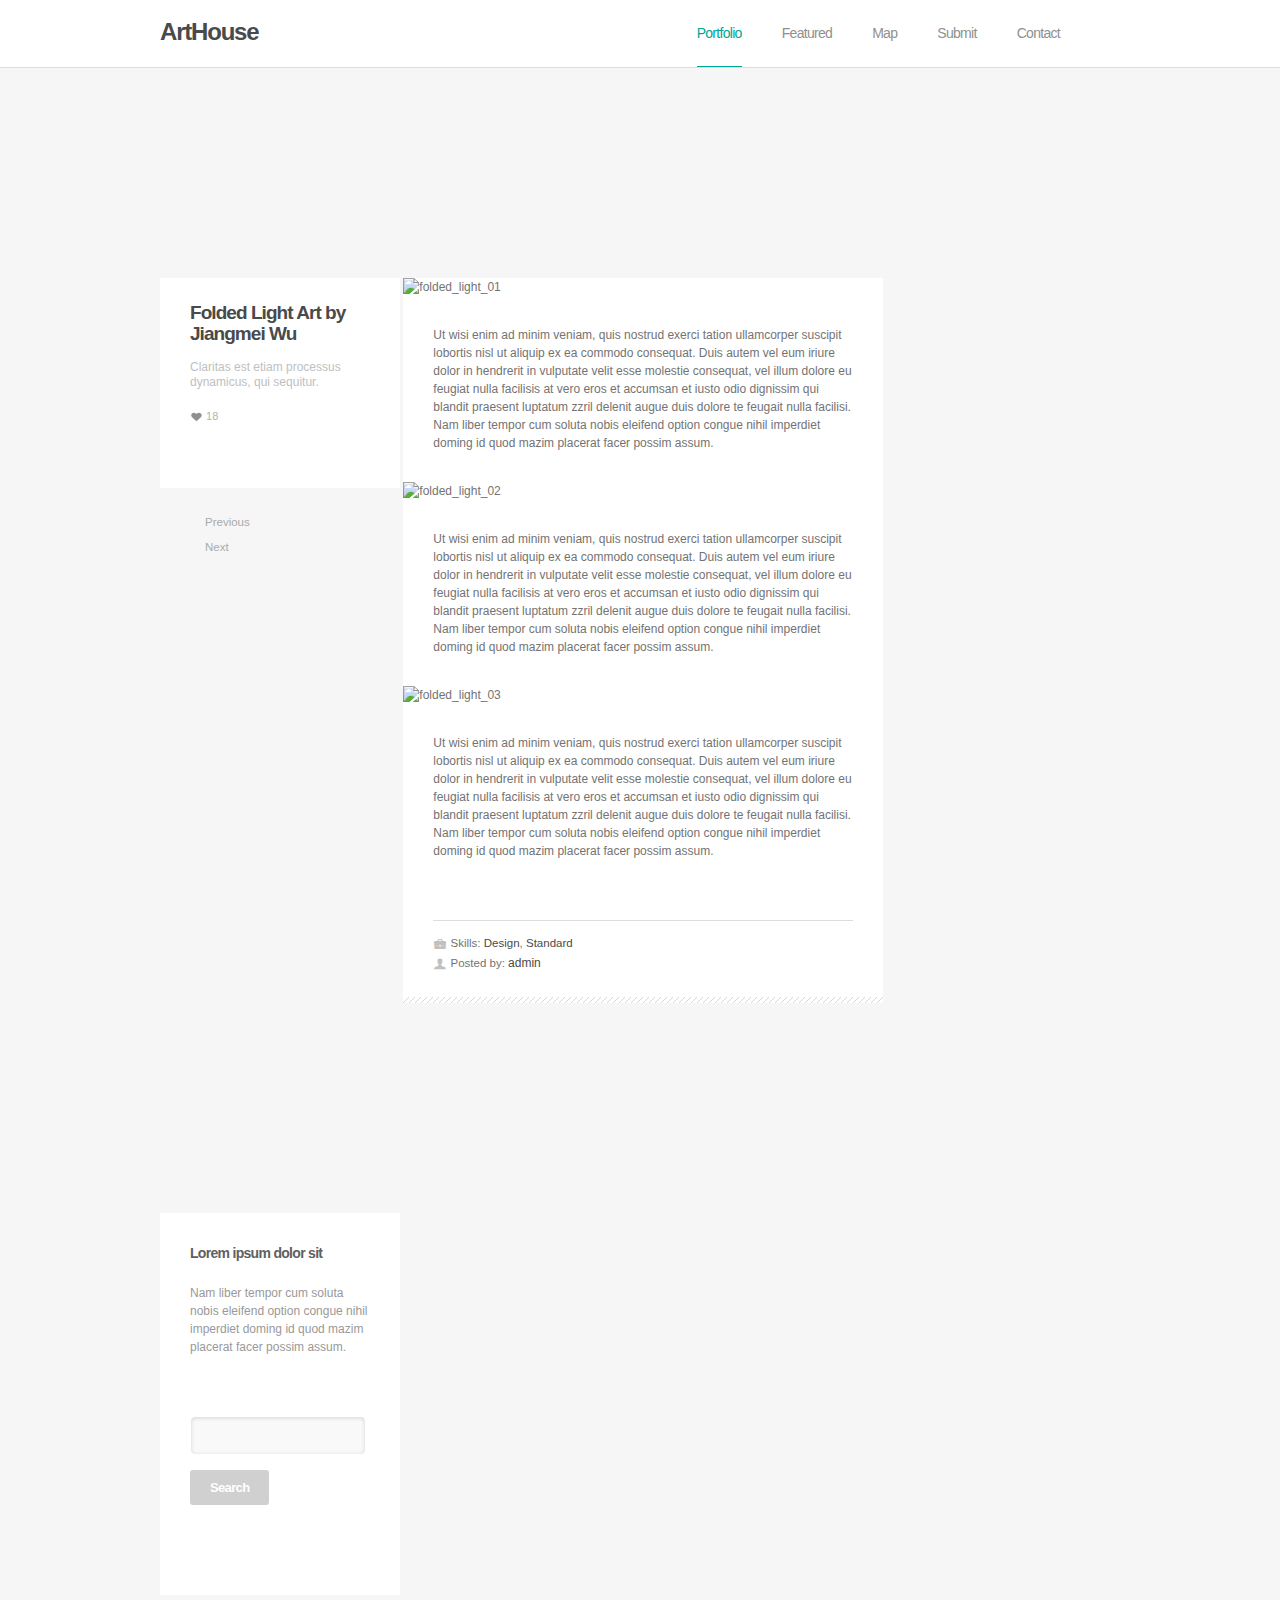
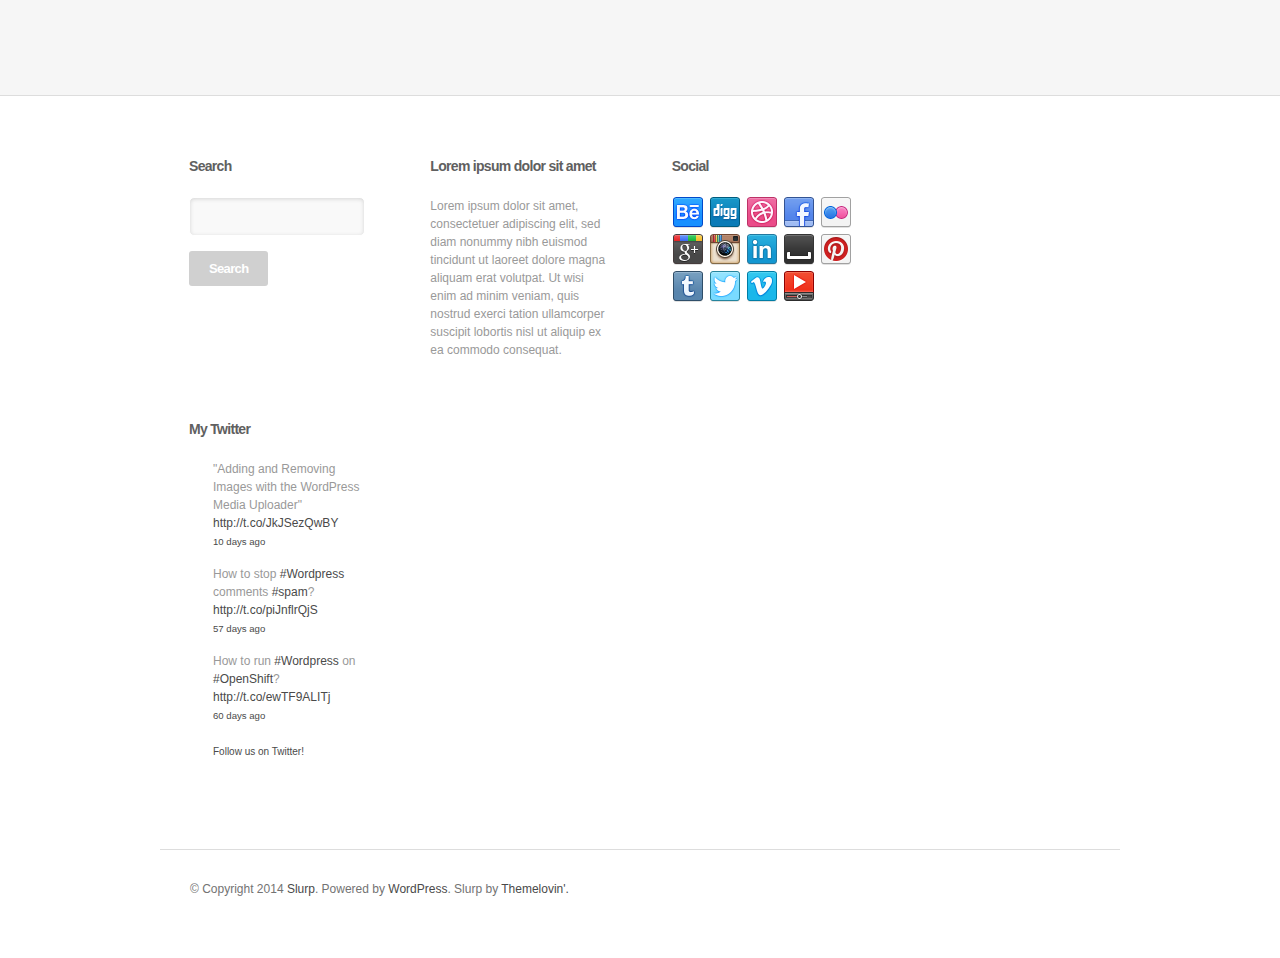
==== benard.html @ da5f7f1a "Initial commit" ====
<!DOCTYPE html><html class=" js backgroundsize borderradius boxshadow textshadow opacity cssanimations csstransitions csstransforms no-csstransforms3d" lang="en-US"><head>
<meta http-equiv="content-type" content="text/html; charset=UTF-8">
<!--[if ie]><meta http-equiv="X-UA-Compatible" content="IE=edge,chrome=1"><![endif]-->
<meta charset="UTF-8">
<meta name="description" content="">
<meta name="keywords" content="">
<meta name="viewport" content="width=device-width, initial-scale=1.0, maximum-scale=1.0, user-scalable=no">
<title>Arthouse | Laurence Vallieres</title>
<link rel="stylesheet" id="thmlv-dribbble-css" href="stylesheets/thmlv-dribbbler.css" type="text/css" media="all">
<link rel="stylesheet" id="default-css" href="stylesheets/style.css" type="text/css" media="all">
<link rel="stylesheet" id="totop-css" href="stylesheets/totop.css" type="text/css" media="all">
<link rel="stylesheet" id="responsive-css" href="stylesheets/responsive.css" type="text/css" media="all">
<link rel="stylesheet" id="isotope-css" href="stylesheets/isotope.css" type="text/css" media="all">
<link rel="stylesheet" id="flexslider-css" href="stylesheets/flexslider.css" type="text/css" media="all">
<script type="text/javascript" src="javascripts/jquery_007.js"></script>
<script type="text/javascript" src="javascripts/jquery_002.js"></script>
<script type="text/javascript" src="javascripts/modernizr.js"></script>
<script type="text/javascript" src="javascripts/comment-reply.js"></script>
<link rel="stylesheet" href="stylesheets/glg-custom-styles.css"
type="text/css" media="screen"><link rel="stylesheet" href="stylesheets/light.css" type="text/css" media="screen"></head>
<body class="single single-portfolio postid-107 single-format-gallery">
<header id="main-header">
  <div id="header-inner">
    <a href="index.html" title="ArtHouse" id="logo-link">ArtHouse</a>
    <div id="menu-icon">Menu</div>
    <nav class="main-menu">
      <ul id="menu-main-menu" class="primary-menu sf-js-enabled">
        <li id="menu-item-338" class=
        "menu-item menu-item-type-post_type menu-item-object-page current-menu-item page_item page-item-17 current_page_item menu-item-338">
        <a href="http://demo.themelovin.com/slurp/">Portfolio</a></li>
        <li id="menu-item-345" class=
        "menu-item menu-item-type-post_type menu-item-object-page menu-item-345">
        <a href="http://demo.themelovin.com/slurp/blog/">Featured</a></li>
        <li id="menu-item-337" class=
        "menu-item menu-item-type-post_type menu-item-object-page menu-item-337">
        <a href=
          "http://demo.themelovin.com/slurp/alternative-blog/">Map</a></li>
        <li id="menu-item-330" class=
        "menu-item menu-item-type-custom menu-item-object-custom menu-item-330">
        </li>
        <li id="menu-item-342" class=
        "menu-item menu-item-type-post_type menu-item-object-page menu-item-342">
        <a href=
          "http://demo.themelovin.com/slurp/typography/">Submit</a></li>
        <li id="menu-item-341" class=
        "menu-item menu-item-type-post_type menu-item-object-page menu-item-341">
        <a href=
          "http://demo.themelovin.com/slurp/shortcodes/">Contact</a></li>
      </ul>
    </nav>
    <div class="clear"></div>
  </div>
</header>
<div id="main">
  <article>
    <header>
      <div id="inner">
        <h1>Folded Light Art by Jiangmei Wu</h1>
        <p>Claritas est etiam processus dynamicus, qui sequitur.</p>
        <a href="#" class="love-it" data-post-id="103"><span class=
            "pictogram">♥</span></a> <span class=
          "love-it-counter">18</span></div>
      <ul id="navigation">
        <li><a href=
          "http://demo.themelovin.com/slurp/portfolios/katon-redgen-mathieson-identity/"
          title="" rel="prev">Previous</a></li>
        <li><a href=
          "http://demo.themelovin.com/slurp/portfolios/ovale-cutlery-collection-by-ronan-erwan-bouroullec/"
          title="" rel="next">Next</a></li>
      </ul>
    </header>
    <div id="content">
      <figure><img src=
        "Slurp%20%7C%20Just%20another%20WordPress%20site%20%C2%BB%20Folded%20Light%20Art%20by%20Jiangmei%20Wu_files/folded_light_01.jpg"
        alt="folded_light_01" class=
        "alignnone size-full wp-image-104"></figure>
      <p>Ut wisi enim ad minim veniam, quis nostrud exerci tation
      ullamcorper suscipit lobortis nisl ut aliquip ex ea commodo
      consequat. Duis autem vel eum iriure dolor in hendrerit in
      vulputate velit esse molestie consequat, vel illum dolore eu
      feugiat nulla facilisis at vero eros et accumsan et iusto odio
      dignissim qui blandit praesent luptatum zzril delenit augue duis
      dolore te feugait nulla facilisi. Nam liber tempor cum soluta nobis
      eleifend option congue nihil imperdiet doming id quod mazim
      placerat facer possim assum.</p>
      <figure><img src=
        "Slurp%20%7C%20Just%20another%20WordPress%20site%20%C2%BB%20Folded%20Light%20Art%20by%20Jiangmei%20Wu_files/folded_light_02.jpg"
        alt="folded_light_02" class=
        "alignnone size-full wp-image-105"></figure>
      <p>Ut wisi enim ad minim veniam, quis nostrud exerci tation
      ullamcorper suscipit lobortis nisl ut aliquip ex ea commodo
      consequat. Duis autem vel eum iriure dolor in hendrerit in
      vulputate velit esse molestie consequat, vel illum dolore eu
      feugiat nulla facilisis at vero eros et accumsan et iusto odio
      dignissim qui blandit praesent luptatum zzril delenit augue duis
      dolore te feugait nulla facilisi. Nam liber tempor cum soluta nobis
      eleifend option congue nihil imperdiet doming id quod mazim
      placerat facer possim assum.</p>
      <figure><img src=
        "Slurp%20%7C%20Just%20another%20WordPress%20site%20%C2%BB%20Folded%20Light%20Art%20by%20Jiangmei%20Wu_files/folded_light_03.jpg"
        alt="folded_light_03" class=
        "alignnone size-full wp-image-106"></figure>
      <p>Ut wisi enim ad minim veniam, quis nostrud exerci tation
      ullamcorper suscipit lobortis nisl ut aliquip ex ea commodo
      consequat. Duis autem vel eum iriure dolor in hendrerit in
      vulputate velit esse molestie consequat, vel illum dolore eu
      feugiat nulla facilisis at vero eros et accumsan et iusto odio
      dignissim qui blandit praesent luptatum zzril delenit augue duis
      dolore te feugait nulla facilisi. Nam liber tempor cum soluta nobis
      eleifend option congue nihil imperdiet doming id quod mazim
      placerat facer possim assum.</p>
      <footer class="entry-meta">
        <ul class="entry-meta">
          <li><span class="pictogram">💼</span> Skills: <a href=
            "http://demo.themelovin.com/slurp/skill/design/" title="Design"
            rel="tag">Design</a>, <a href=
            "http://demo.themelovin.com/slurp/skill/standard/" title="Standard"
            rel="tag">Standard</a></li>
          <li><span class="pictogram">👤</span> Posted by: <span class=
            "author vcard"><a class="url fn n" href=
              "http://demo.themelovin.com/slurp/author/admin/" title=
              "View all posts by admin" rel="author">admin</a></span></li>
        </ul>
      </footer>
    </div>
  </article>
  <aside>
    <section id="text-4" class="widget widget_text">
      <h4>Lorem ipsum dolor sit</h4>
      <div class="textwidget">Nam liber tempor cum soluta nobis eleifend
        option congue nihil imperdiet doming id quod mazim placerat facer
        possim assum.</div>
    </section>
    <section id="search-2" class="widget widget_search">
      <form role="search" method="get" id="searchform" action=
        "http://demo.themelovin.com/slurp/" name="searchform">
        <div><label class="screen-reader-text" for="s">Search for:</label>
          <input name="s" id="s" type="text"> <input id="searchsubmit" value=
          "Search" type="submit"></div>
      </form>
    </section>
  </aside>
</div>
<footer>
  <div id="footer-inner">
    <section id="search-3" class="widget widget_search">
      <h4>Search</h4>
      <form role="search" method="get" id="searchform" action=
        "http://demo.themelovin.com/slurp/" name="searchform">
        <div><label class="screen-reader-text" for="s">Search for:</label>
          <input name="s" id="s" type="text"> <input id="searchsubmit" value=
          "Search" type="submit"></div>
      </form>
    </section>
    <section id="text-2" class="widget widget_text">
      <h4>Lorem ipsum dolor sit amet</h4>
      <div class="textwidget">Lorem ipsum dolor sit amet, consectetuer
        adipiscing elit, sed diam nonummy nibh euismod tincidunt ut laoreet
        dolore magna aliquam erat volutpat. Ut wisi enim ad minim veniam,
        quis nostrud exerci tation ullamcorper suscipit lobortis nisl ut
        aliquip ex ea commodo consequat.</div>
    </section>
    <section id="social_widget-2" class="widget widget_social_widget">
      <h4>Social</h4>
      <ul>
        <li><a href="http:///#" title="Join us on behance" target="_blank"
          class="behance-link">link</a></li>
        <li><a href="http:///#" title="Join us on digg" target="_blank"
          class="digg-link">link</a></li>
        <li><a href="http:///#" title="Join us on dribbble" target="_blank"
          class="dribbble-link">link</a></li>
        <li><a href=
          "https://www.facebook.com/pages/themelovin/475910395795762" title=
          "Join us on facebook" target="_blank" class=
          "facebook-link">link</a></li>
        <li><a href="http:///#" title="Join us on flickr" target="_blank"
          class="flickr-link">link</a></li>
        <li><a href="http:///#" title="Join us on google" target="_blank"
          class="google-link">link</a></li>
        <li><a href="http:///#" title="Join us on instagram" target=
          "_blank" class="instagram-link">link</a></li>
        <li><a href="http:///#" title="Join us on linkedin" target="_blank"
          class="linkedin-link">link</a></li>
        <li><a href="http:///#" title="Join us on myspace" target="_blank"
          class="myspace-link">link</a></li>
        <li><a href="http:///#" title="Join us on pinterest" target=
          "_blank" class="pinterest-link">link</a></li>
        <li><a href="http:///#" title="Join us on tumblr" target="_blank"
          class="tumblr-link">link</a></li>
        <li><a href="http://www.twitter.com/themelovin" title=
          "Join us on twitter" target="_blank" class=
          "twitter-link">link</a></li>
        <li><a href="http:///#" title="Join us on vimeo" target="_blank"
          class="vimeo-link">link</a></li>
        <li><a href="http:///#" title="Join us on youtube" target="_blank"
          class="youtube-link">link</a></li>
      </ul>
      <div class="clear"></div>
    </section>
    <section id="thmlv_tweets-2" class="widget widget_thmlv_tweets">
      <h4>My Twitter</h4>
      <div id="twitter_div">
        <ul id="twitter_update_list_946">
          <li><span>"Adding and Removing Images with the WordPress Media
            Uploader" <a href="http://t.co/JkJSezQwBY" title=
              "http://t.co/JkJSezQwBY" target=
              "_blank">http://t.co/JkJSezQwBY</a></span><br>
          <a class="twitter_time" target="_blank" href=
            "http://twitter.com/Themelovin/statuses/507684859100536833">10 days
            ago</a></li>
          <li><span>How to stop <a href=
              "https://twitter.com/search?q=Wordpress" title="Search #Wordpress"
              target="_blank">#Wordpress</a> comments <a href=
              "https://twitter.com/search?q=spam" title="Search #spam" target=
              "_blank">#spam</a>? <a href="http://t.co/piJnflrQjS" title=
              "http://t.co/piJnflrQjS" target=
              "_blank">http://t.co/piJnflrQjS</a></span><br>
          <a class="twitter_time" target="_blank" href=
            "http://twitter.com/Themelovin/statuses/490398211899940864">57 days
            ago</a></li>
          <li><span>How to run <a href=
              "https://twitter.com/search?q=Wordpress" title="Search #Wordpress"
              target="_blank">#Wordpress</a> on <a href=
              "https://twitter.com/search?q=OpenShift" title="Search #OpenShift"
              target="_blank">#OpenShift</a>? <a href="http://t.co/ewTF9ALITj"
              title="http://t.co/ewTF9ALITj" target=
              "_blank">http://t.co/ewTF9ALITj</a></span><br>
          <a class="twitter_time" target="_blank" href=
            "http://twitter.com/Themelovin/statuses/489343767301066752">60 days
            ago</a></li>
        </ul>
        <a href="http://twitter.com/Themelovin" class="button" target=
          "blank">Follow us on Twitter!</a></div>
    </section>
    <div class="clear"></div>
    <p id="copyright">© Copyright 2014 <a href=
      "http://demo.themelovin.com/slurp">Slurp</a>. Powered by <a href=
      "http://wordpress.org/">WordPress</a>. Slurp by <a href=
      "http://themelovin.com/">Themelovin'.</a></p>
  </div>
</footer>
<link rel="stylesheet" id="thmlv-tweets-css" href="stylesheets/thmlv-tweets.css" type="text/css" media="all">
<script type="text/javascript" src="javascripts/thmlv.js"></script>
<script type="text/javascript" src="javascripts/jquery_004.js"></script>
<script type="text/javascript" src="javascripts/jquery_003.js"></script>
<script type="text/javascript" src="javascripts/jquery_006.js"></script>
<script type="text/javascript" src="javascripts/jquery_009.js"></script>
<script type="text/javascript" src="javascripts/jquery_010.js"></script>
<script type="text/javascript" src="javascripts/jquery_005.js"></script>
<script type="text/javascript" src="javascripts/jquery_012.js"></script>
<script type="text/javascript" src="javascripts/jquery.js"></script>
<script type="text/javascript" src="javascripts/jquery_011.js"></script>
<script type="text/javascript">
/* <![CDATA[ */
var glg_script_vars = {"wpDir":"http:\/\/demo.themelovin.com\/slurp","tmplDir":"http:\/\/demo.themelovin.com\/slurp\/wp-content\/themes\/slurp","loveNonce":"4f8876694f"};
/* ]]> */
</script>
<script type="text/javascript" src="javascripts/jquery_008.js"></script>


<a style="display: none;" href="#" id="toTop"><span id="toTopHover"></span>To Top</a>
</body>
</html>
---- stylesheets/thmlv-dribbbler.css ----
.thmlv-dribbble-shots {
	margin: 0;
	padding: 0;
}

.thmlv-dribbble-shots li {
	list-style-type: none;
	margin: 0 0 20px;
	position: relative;
}

.thmlv-dribbble-shots a {
	max-width: 400px;
}

.thmlv-dribbble-shots img {
	height: auto;
	max-width: 100%;
	width: auto;
	display: block;
}

.thmlv-dribbble-shots .thmlv-dribbble-hover {
	background: #ea4c89 url('../images/dribbble-icon.png') no-repeat center center;
	width: 100%;
	height: 100%;
	position: absolute;
	top: 0px;
	display: none;
}
---- stylesheets/style.css ----
/*-----------------------------------------------------------------------------------
	
	Theme Name: Slurp
	Theme URI: http://www.themelovin.com
	Description: Minimalistic and creative grid portfolio.
	Author: Themelovin
	Author URI: http://www.themelovin.com
	Tags: two-columns, three-columns, threaded-comments, theme-options, right-sidebar
	License: GNU General Public License version 3.0
	License URI: http://www.gnu.org/licenses/gpl-3.0.html
	Version: 1.6.7
	
	Designed & Handcrafted by Nicola Pagani and Emanuele Zenoni for themelovin.com
	All files, unless otherwise stated, are released under the GNU General Public License
	
	version 3.0 (http://www.gnu.org/licenses/gpl-3.0.html)

-----------------------------------------------------------------------------------*/

@import url("styles/shortcodes.css");

@font-face {
    font-family: 'EntypoRegular';
    src: url('../font/entypo.eot');
    src: url('../font/entypo.eot?#iefix') format('embedded-opentype'),
         url('../font/entypo.woff') format('woff'),
         url('../font/entypo.ttf') format('truetype'),
         url('../font/entypo.svg#EntypoRegular') format('svg');
    font-weight: normal;
    font-style: normal;
}

* {
	margin: 0px;
	padding: 0px;
	border: 0px;
}

body {
	font-size: 12px;
	line-height: 1.5;
}

header#main-header {
	height: auto !important;
	height: 66px;
	min-height: 66px;
	position: relative;
	z-index: 10;
}

header #header-inner {
	width: 960px;
	margin: 0px auto;
}

#menu-icon {
	display: none;
}

nav.main-menu {
	width: auto;
	line-height: 66px;
	position: relative;
	float: right;
}

div#menu-icon-filter {
	cursor: pointer;
}

nav#filters-menu {
	width: 960px;
	margin: 0px auto;
	padding: 8px 0;
	position: relative;
}

div#slider {
	width: 100%;
	height: 600px;
    overflow: hidden; 
}

div#slider .feature {
	min-width: 960px;
    height: 600px;
	overflow: hidden;
	display: none;
	position: relative;
}

div#slider .feature .feature-content {
	position: absolute;
	top: 50%;
	left: 50%;
	width: 940px;
	height: 250px;
	margin-left: -460px;
	margin-top: -200px;
	line-height: 44px;
}

div#main, footer #footer-inner {
	width: 960px;
}

.error404 div#main {
	margin: 100px auto 0;
	font-size: 22px;
	text-align: center;
	letter-spacing: -0.05em;
}

.single div#main, .page div#main, .archive div#main {
	margin: 210px auto 0;
}

.search-results #main, .search-no-results #main {
	width: 960px;
	margin: 0px auto;
}

.single div#main.header, .page div#main.header, .page-template-page-contact-big-php div#main {
	margin: -260px auto 260px;
	padding: 50px 0 0;
	position: relative;
}

.page-template-page-portfolio-php div#main, .blog div#main, .page.page-template-page-blog-php div#main, .archive div#main {
	width: 1060px;
	margin: -260px auto 260px;
	padding: 50px 0;
}

.archive div#main {
	margin: 0px auto;
}

.page article.type-portfolio, .archive article.type-portfolio, article.type-post {
	width: 720px;
	height: 210px;
	max-height: 210px;
}

.page.page-template-page-blog-php article.type-post, .archive article.type-post {
	height: auto !important;
    height: 210px;
    min-height: 210px;
    max-height: none;
}

.page article.type-portfolio figure, .archive article.type-portfolio figure, article.type-post figure {
	width: 480px;
	height: 210px;
	overflow: hidden;
}

.page-template-page-portfolio-php article.type-portfolio, .blog article.type-post, .page.page-template-page-blog-php article.type-post, .archive article.type-post {
	margin: 0 0 0 50px;
}

article.type-portfolio.box_right, article.type-post.box_right, .page.page-template-page-blog-php article.type-post.box_right {
	margin: 0 0 0 290px;
}

article.type-portfolio:hover, article.type-post:hover {
	z-index:10;
}

.search-results #main article.type-portfolio, .search-results #main article.type-post, .search-results #main article.type-page, .search-no-results #main article.post {
	width: 900px;
	height: auto !important;
    height: 160px;
    min-height: 160px;
	padding: 25px 30px 30px 30px;
	-webkit-box-shadow: none;
	-moz-box-shadow: none;
	box-shadow: none;
}

.search-results #main article.type-portfolio:hover, .search-results #main article.type-post:hover {
	-webkit-box-shadow: none;
	-moz-box-shadow: none;
	box-shadow: none;
}

article.type-portfolio header, article.type-post header, .search-results #main article.page header {
	width: 180px;
	padding: 25px 30px 0 30px;
	float: left;
	font-size: 11.5px;
}

article.type-portfolio.img_left header, article.type-post.img_left header {
	float: right;
}

.search-results #main article.type-portfolio header, .search-results #main article.type-post header, .search-results #main article.page header {
	width: 900px;
	margin: 0 0 10px;
	padding: 0px;
	float: none;
}

.single-portfolio article, .single-portfolio aside, .single-post article, .single-post aside, .page article, .page aside {
	display: inline-block;
	zoom:1;
	*display:inline;
	vertical-align: top;
}

.single-portfolio aside, .single-post aside, .page aside {
	width: 180px;
	padding: 30px;
	margin: 210px 0 0;
	background: #ffffff url('./images/sidebar-dx-bg.png') repeat-y;
	background-position: left top;
}

.single-portfolio aside section.widget, .single-post aside section.widget, .page aside section.widget {
	margin: 0 0 20px;
	padding: 0 0 40px;
	background: url('./images/widget-separator-sidebar.png') no-repeat center bottom;
}

.single-portfolio aside section.widget:last-child, .single-post aside section.widget:last-child, .page aside section.widget:last-child {
	background: none;
}

.single-portfolio article header, .single-post article header, .page article header {
	width: 240px;
	display: inline-block;
	zoom:1;
	*display:inline;
	vertical-align: top;
	font-size: 11px;
	line-height: 1.25;
}

.page article header, .blog article header {
	width: 180px;
	padding: 25px 30px 0 30px;
	height: 165px;
}

.page.page-template-page-blog-php article header, .archive article.type-post header {
	width: 660px;
	height: auto !important;
	height: 20px;
	min-height: 20px;
}

.page article header {
	height: auto !important;
	height: 180px;
	min-height: 180px;
	padding: 25px 30px 5px 30px;
}

.page-template-default article header, .page-template-page-full-width-php article header, .page-template-page-contact-small-php article header, .page-template-page-contact-big-php article header, .page-template-page-archives-php article header {
	background: #ffffff;
}

.single-portfolio article header #inner, .single-post article header #inner {
	width: 180px;
	height: auto !important;
	height: 180px;
	min-height: 180px;
	padding: 25px 30px 5px 30px;
}

.single-portfolio article #content, .single-post article #content, .page article #content {
	width: 480px;
	height: auto !important;
	height: 210px;
	min-height: 210px;
	display: inline-block;
	zoom:1;
	*display:inline;
	vertical-align: top;
}

.page.page-template-page-full-width-php article #content {
	width: 720px;
}

section.gmap {
	height: 600px;
}

.page-template-page-contact-small-php section.gmap {
	height: 210px;
}

#comments, #respond {
	width: 450px;
}

#comments {
	margin: 60px 0 0 240px;
}

#respond {
	margin: 60px 0 0 240px;
}

nav#paged, nav.comment-navigation {
	text-align: center;
	margin: 15px 0 0 0;
}

.archive #paged {
	margin: 178px 0 0;
}

.search-results #paged {
	margin: 228px 0 0;
}

footer.entry-meta {
	width: 420px;
	height: auto;
	min-height: auto;
	margin: 30px 30px;
	padding: 12px 0 0;
}

footer {
	background-size: 50% 200px;
	width: 100%;
	height: auto !important;
    height: 200px;
    min-height: 200px;
    margin: 100px 0 0;
}

footer #footer-inner {
	height: auto !important;
    height: 200px;
    min-height: 200px;
    margin: 0px auto;
    margin-top: 30px;
}

footer section.widget {
	width: 180px;
	padding: 30px 29px 30px;
	display: inline-block;
	zoom:1;
	*display:inline;
	vertical-align: top;
}

/*-----------------------------------------------------------------------------------
FORMS
-----------------------------------------------------------------------------------*/

form#contactForm {
	margin: 30px 0 30px 30px;
}

input[type=text], textarea {
	width: 306px;
	-webkit-border-radius: 5px;
	-moz-border-radius: 5px;
	border-radius: 5px;
	padding: 13px 20px;
	font-size: 13px;
	font-weight: normal;
}

input[type=text] {
	height: 11px;
	margin: 0 0 10px;
	line-height: 37px;
}

textarea {
	overflow: auto;
}

#contactForm input[type=text], #contactForm textarea {
	width: 278px;
}

form#commentform input[type=submit], form#contactForm input[type=submit], #searchform input[type=submit] {
	font-size: 13px;
	font-weight: 800;
	letter-spacing: -0.05em;
	margin: 10px 0 0 100px;
	padding: 10px 20px;
	border: 0px;
	-webkit-box-shadow: none;
	-moz-box-shadow: none;
	box-shadow: none;
	cursor: pointer;
	border-top-left-radius: 3px;
    border-top-right-radius: 3px;
	border-bottom-left-radius: 3px;
    border-bottom-right-radius: 3px;
}

#searchform input[type=submit] {
	margin: 5px 0 0 0;
}

label {
	vertical-align: top;
}

#commentform label, #contactForm label {
	min-width: 100px;
	display: inline-block;
	zoom:1;
	*display:inline;
}

/*-----------------------------------------------------------------------------------
LISTS
-----------------------------------------------------------------------------------*/

nav.main-menu ul.primary-menu {
	list-style-type: none;
	float: right;
}

nav.main-menu ul.primary-menu ul {
	list-style-type: none;
}

nav.main-menu ul.primary-menu > li:last-child {
	background: none;
}

ul.primary-menu ul {
	position: absolute;
	top: -999em;
	width: 10em;
}

ul.primary-menu ul li {
	width: 100%;
}

ul.primary-menu li:hover {
	visibility: inherit; /* fixes IE7 'sticky bug' */
}

ul.primary-menu li {
	padding: 0 20px;
	float: left;
	position: relative;
}

ul.primary-menu li:hover ul, ul.primary-menu li.sfHover ul {
	left: 0;
	top: 75px;
	z-index: 99;
}

ul.primary-menu li:hover li ul, ul.primary-menu li.sfHover li ul {
	top: -999em;
}

ul.primary-menu li li:hover ul, ul.primary-menu li li.sfHover ul {
	left: 10em;
	top: 0;
}

ul.primary-menu li li:hover li ul, ul.primary-menu li li.sfHover li ul {
	top: -999em;
}

ul.primary-menu li li li:hover ul, ul.primary-menu li li li.sfHover ul {
	left: 10em;
	top: 0;
}

ul.primary-menu li ul li {
	padding: 16px 0 0;
	line-height: 1em;
}

ul.primary-menu li ul.sub-menu {
	padding: 0 20px 16px;
}

#filters-wrapper {
	min-width: 180px;
	-webkit-box-shadow: 0 1px 2px rgba(0, 0, 0, 0.2);
	-moz-box-shadow: 0 1px 2px rgba(0, 0, 0, 0.2);
	box-shadow: 0 1px 2px rgba(0, 0, 0, 0.2);
	display: none;
	position: absolute;
	z-index: 11;
}

nav#filters-menu ul#filters li {
	margin: 12px 8px;
	list-style-type: none;
}

ul#navigation {
	margin: 25px 0 0 25px;
	list-style-type: none;	
}

ul#navigation li {
	margin: 0 0 7px;
}

.page article #content #contactForm ul {
	list-style-type: none;
	padding: 0px;
}

ul.entry-meta {
	list-style-type: none;
	font-size: 11.5px;
}

.page.page-template-page-blog-php ul.entry-meta, .archive article.type-post ul.entry-meta {
	font-size: 11.5px;
	margin: 15px 0 0;
	padding: 0 30px 25px;
}

ul.entry-meta li {
	line-height: 20px;
}

ol.commentlist, ol.commentlist ul {
	list-style-type: none;
}

ol.commentlist li.comment {
	padding: 30px 0 50px;
}

ol.commentlist ul li.comment {
	padding: 30px 0 50px 30px;
}

li.on-tags {
	background: url('./images/tag.png') left top no-repeat;
	padding: 1px 0 0 20px;
}

.widget.glg-flickr .flickr_badge_image {
	margin: 0 4px 4px 0;
	display: inline-block;
	zoom:1;
	*display:inline;
	vertical-align: top;
}

.widget_social_widget ul {
	list-style-type: none;
}

.widget.widget_social_widget ul li {
	margin: 0 5px 5px 0;
	float: left;
}

.widget.widget_social_widget ul li:nth-child(5n) {
	margin: 0 0 5px 0;
}

.widget.widget_thmlv_tweets ul li {
	background: url('./images/quotes.png') no-repeat left top;
	margin: 0 0 15px;
	padding: 0 0 0 24px;
}

/*-----------------------------------------------------------------------------------
LINKS
-----------------------------------------------------------------------------------*/

a {
	text-decoration: none;
	transition: background 0.2s ease-out 0s, color 0.2s ease-out 0s, box-shadow 0.2s ease-out 0s;
	-webkit-transition: background 0.2s ease-out 0s, color 0.2s ease-out 0s, -webkit-box-shadow 0.2s ease-out 0s, -webkit-box-shadow 0.2s ease-out 0s;
	-o-transition: background 0.2s ease-out 0s, color 0.2s ease-out 0s, box-shadow 0.2s ease-out 0s;
}

a#logo-link {
    font-size: 24px;
    font-weight: 800;
    letter-spacing: -0.05em;
    text-decoration: none;
    margin: 14px 0 0;
    display: inline-block;
	zoom:1;
	*display:inline;
}

ul.primary-menu a {
	display: block;
	position: relative;
	font-size: 14px;
	text-decoration: none;
    letter-spacing: -0.05em;
}

ul#filters li a {
	padding: 0px 10px;
	text-decoration: none;
}

.feature-content > a {
	padding: 9px 0 6px 0;
	font-size: 28px;
	font-weight: 600;
	letter-spacing: -0.05em;
	text-decoration: none;	
}

.feature-content a.next, .feature-content a.prev {
	width: 32px;
	height: 32px;
	margin: 10px 0 0;
	padding: 0px;
	display: inline-block;
	zoom:1;
	*display:inline;
	text-indent: -9999px;
	overflow: hidden;
	-webkit-border-radius: 2px;
	-moz-border-radius: 2px;
	border-radius: 2px;
}

.feature-navigation {
	margin: 8px 0 0 0;
}

article.type-portfolio header h1 a, article.type-post header h1 a {
	letter-spacing: -0.05em;
	text-decoration: none;
}

.single-portfolio article header a , .single-post article header a , .page article header a, .blog article header a, .archive article header a {
	color: #b3b3b3;
}

.page article header > a, .single-portfolio article header > a , .single-post article header > a , .blog article header > a, .archive article header > a {
	font-size: 11px;
}

ul#navigation a {
	padding: 0 0 0 20px;
}

ul#navigation a[rel="prev"] {
	width: 16px;
	height: 16px;
	font-size: 11.5px;
	font-weight: 400;
	display: block;
	padding-top: 2px;
}

ul#navigation a[rel="next"] {
	width: 16px;
	height: 16px;
	font-size: 11.5px;
	font-weight: 400;
	display: block;
	padding-top: 2px;
}

li.comment a.pubtime {
	font-size: 12px;
	text-decoration: none;
}

.single-portfolio article #content > ul, .single-post article #content > ul, .page article #content > ul, .single-portfolio article #content > ol, .single-post article #content > ol, .page article #content > ol {
	margin: 0 0 30px 30px;
	padding: 0 0 0 20px;
}

a.more {
	margin: 30px 0 0;
}

.widget_social_widget a {
	width: 32px;
	height: 32px;
	display: block;
	text-indent: -9999px;
}

.widget_social_widget a:hover {
	filter: alpha(opacity=80);
	-moz-opacity: 0.8;
	-khtml-opacity: 0.8;
	opacity: 0.8;
}

.widget_social_widget a.behance-link {
	background: url('../images/social/behance.png');
}

.widget_social_widget a.digg-link {
	background: url('../images/social/digg.png');
}

.widget_social_widget a.dribbble-link {
	background: url('../images/social/dribbble.png');
}

.widget_social_widget a.facebook-link {
	background: url('../images/social/facebook.png');
}

.widget_social_widget a.flickr-link {
	background: url('../images/social/flickr.png');
}

.widget_social_widget a.google-link {
	background: url('../images/social/google.png');
}

.widget_social_widget a.instagram-link {
	background: url('../images/social/instagram.png');
}

.widget_social_widget a.linkedin-link {
	background: url('../images/social/linkedin.png');
}

.widget_social_widget a.myspace-link {
	background: url('../images/social/myspace.png');
}

.widget_social_widget a.pinterest-link {
	background: url('../images/social/pinterest.png');
}

.widget_social_widget a.tumblr-link {
	background: url('../images/social/tumblr.png');
}

.widget_social_widget a.twitter-link {
	background: url('../images/social/twitter.png');
}

.widget_social_widget a.youtube-link {
	background: url('../images/social/youtube.png');
}

.widget_social_widget a.vimeo-link {
	background: url('../images/social/vimeo.png');
}

.widget.widget_thmlv_tweets a.button {
	margin: 5px 0 0;
	padding: 0 0 0 24px;
	display: block;
	font-size: 10px;
}

figure img a {
	display: block; /* prevent IE strange spaces */
}

article #content footer.entry-meta a, article #content footer.entry-meta a:hover {
	border-bottom: 0px;
}

.page article #content ul.archives li a {
	border-bottom: 0px;
}

/*-----------------------------------------------------------------------------------
TYPO
-----------------------------------------------------------------------------------*/

article.type-portfolio header h1, .single-portfolio article header h1, article.type-post header h1, .single-post article header h1, .page article header h1, .search-results #main article.page h1 {
	margin: 0 0 15px;
	font-size: 19px;
	letter-spacing: -0.05em;
	line-height: 1.1;
}

.page.page-template-page-blog-php article p, .archive article.type-post p {
	padding: 0 30px;
}

.single-portfolio article header p , .single-post article header p , .page article header p, .archive article header p {
	margin: 0 0 20px;
	font-size: 12px;
	line-height: 1.25;
}

.single-portfolio article #content p, .single-post article #content p, .page article #content p {
	padding: 30px 30px;
}

.single-portfolio aside section.widget h4, .single-post aside section.widget h4, .page aside section.widget h4, footer section.widget h4 {
	margin: 0 0 20px;
	font-size: 14px;
    letter-spacing: -0.05em;
}

.archive > h1, .search-results > h1, .search-no-results > h1 {
	width: 960px;
	margin: 60px auto 30px;
	font-size: 26px;
    font-weight: 400;
    letter-spacing: -0.05em;
}

.search-results > h1, .search-no-results > h1 {
	margin: 60px auto 80px;
}

#comments h1 {
	padding: 0 0 30px;
	font-size: 19px;
	font-weight: 600;
    letter-spacing: -0.05em;
}

.comment-content {
	margin: 7px 0 0 80px;
}

h3#reply-title {
	margin: 0 0 30px;
	padding: 0 0 30px;
	font-size: 19px;
	font-weight: 600;
    letter-spacing: -0.05em;
}

blockquote {
	margin: 30px 0 30px 60px;
	padding: 0 35px;
}

.single-portfolio article #content blockquote p, .single-post article #content blockquote p, .page article #content blockquote p {
	padding: 0px;
}

#main #content h1, #main #content h2, #main #content h3, #main #content h4, #main #content h5, #main #content h6 {
	margin: 0 0 0 30px;
}

#main #content h1 {
    font-size: 26px;
    font-weight: 800;
    letter-spacing: -0.05em;
    line-height: 1.1;
}

#main #content h2 {
    font-size: 23px;
    font-weight: 600;
    letter-spacing: -0.05em;
    line-height: 1.1;
}

#main #content h3 {
    font-size: 21px;
    font-weight: 600;
    letter-spacing: -0.05em;
    line-height: 1.1;
}

#main #content h4 {
    font-size: 19px;
    font-weight: 800;
    letter-spacing: -0.05em;
    line-height: 1.1;
}

#main #content h5 {
    font-size: 15px;
    font-weight: 600;
    letter-spacing: -0.05em;
    line-height: 1.1;
}

#main #content h6 {
    font-size: 13px;
    font-weight: 600;
    letter-spacing: -0.05em;
    line-height: 1.1;
}

#main #content code {
    background: none repeat scroll 0 0 #f9f9f9;
    margin-bottom: 20px;
    padding: 15px;
    border: 1px solid #e0e0e0;
    font-family: "Consolas","Bitstream Vera Sans Mono","Courier New",Courier,monospace !important;
    color: #b0b0b0;
    font-size: 10px;
	display: block;
    overflow: hidden;
}

#commentform p.logged-in-as {
	margin: 0 0 20px;
}

footer #footer-inner p#copyright {
	padding: 30px 30px 60px 30px;
	margin-top: 60px;
}

/*-----------------------------------------------------------------------------------
STUFF
-----------------------------------------------------------------------------------*/

.page article.type-portfolio img, .archive article.type-portfolio img, article.type-post img {
	-webkit-transition: all 0.2s linear;
	-moz-transition: all 0.2s linear;
	-o-transition: all 0.2s linear;
	-ms-transition: all 0.2s linear;
	transition: all 0.2s linear;
}

.page article.type-portfolio:hover img, .archive article.type-portfolio:hover img, article.type-post:hover img {
	-webkit-transform: scale(1.1,1.1);
	-moz-transform: scale(1.1,1.1);
	-o-transform: scale(1.1,1.1);
	-ms-transform: scale(1.1,1.1);
	transform: scale(1.1,1.1);
}

.feature img {
	width: 100%;
	height: auto;
	vertical-align: bottom;
}

.single-portfolio article figure > img, .single-post article figure > img, .page.page-template-default article figure > img {
	width: 100%;
	height: auto;
}

.single-portfolio article #content figure img, .single-post article #content figure img, .page article #content figure img, .single-portfolio article #content p img, .single-post article #content p img, .page article #content p img {
	width: 100%;
	height: auto;
	display: block;
}

.single-portfolio article #content iframe, .single-post article #content iframe, .page article #content iframe {
	display: block;
}

.comment img {
	margin: 0 20px 0 0;
	float: left;
	-webkit-border-radius: 2px;
	-moz-border-radius: 2px;
	border-radius: 2px;
}

.comment span.author {
	font-size: 15px;
	font-weight: 600;
    letter-spacing: -0.05em;
}

.blog article header time, .single-post article header #inner time, .archive article header time {
	margin: 0 0 20px;
	display: block;
	font-size: 12px;
}

.search-results #main article.type-post time, .search-results #main article.page time {
	margin: 0 0 10px;
	display: block;
}

section.widget.glg-flickr .flickr_badge_image img {
	width: 48px;
	height: 48px;
	padding: 4px;
	display: block;
	-webkit-border-radius: 2px;
	-moz-border-radius: 2px;
	border-radius: 2px;
}

#loading {
	background: url('./images/loading.gif');
	width: 28px;
	height: 28px;
	margin: 0px auto;
	display: none;
}

#messages {
	padding: 0 30px 30px;
	color: #468847;
}

#messages.error {
	margin: 30px 0 0;
	color: red;
}

.clear {
	clear: both;
}

article #content footer.entry-meta span.author {
	font-size: 12px;
	font-weight: 400;
}

nav#paged.infinite a {
	display: none;
}

#infscr-loading {
	width: 100%;
	position: absolute;
	bottom: 0px;
	z-index: 100;
	font-size: 12px;
	color: #4a4a4a;
	text-align: center;
}

.pictogram {
	font-family: 'EntypoRegular';
	font-size: 24px;
	font-weight: normal;
	vertical-align: middle;
	line-height: 0;
}

ul.entry-meta .pictogram, .blog article header time .pictogram, .single-post article header #inner time .pictogram {
	vertical-align: sub;
	font-size: 24px;
	color: #c0c0c0;
}

/*-----------------------------------------------------------------------------------
WORDPRESS CSS CLASSES
-----------------------------------------------------------------------------------*/

/*--- Various ---*/

.sticky {}

.bypostauthor {}

.wp-smiley {
	max-width: 13px !important;
	max-height: 13px;
	margin: 0 !important;
}

.alignleft, img.alignleft { float: left; }

.alignright, img.alignright { float: right; }

.aligncenter, img.aligncenter {
	margin-left: auto;
	margin-right: auto;
	display: block;
	clear: both;
}

.alignnone, img.alignnone {
    display: block;
}

iframe { 
    max-width: 100%; 
    margin-bottom: 20px;
}

blockquote.left {
	margin-right: 20px;
	text-align: right;
	margin-left: 0;
	width: 33%;
	float: left;
}

blockquote.right {
	margin-left: 20px;
	text-align: left;
	margin-right: 0;
	width: 33%;
	float: right;
}

/*--- Gallery ---*/

.wp-caption {
	text-align: center;
	font-style: italic;
	max-width: 100%;
}

.wp-caption p.wp-caption-text {
	line-height: 1.5;
	font-size: 10px;
	margin: 0;
	padding: 5px;
}

.wp-caption img a {
	margin: 0;
	padding: 0;
	border: 0 none;
}

.wp-caption img {
	width: 100%;
	height: auto;
	display: block;
}

.gallery {
	clear: both;
	overflow: hidden;
	margin: 0 auto;
	padding: 30px;
}

.gallery-image {
	margin-left: 0;
}

.gallery .gallery-item {
	overflow: hidden;
	float: left;
	margin: 10px 0 0;
	text-align: center;
	list-style: none;
}

.gallery-caption {
	font-size: 11px;
	margin-left: 0;
}

.gallery-columns-0 .gallery-item {
	width: 100%;
}
.gallery-columns-1 .gallery-item {
	width: 100%;
}
.gallery-columns-2 .gallery-item {
	width: 50%;
}
.gallery-columns-3 .gallery-item {
	width: 33.33%;
}
.gallery-columns-4 .gallery-item {
	width: 25%;
}
.gallery-columns-5 .gallery-item {
	width: 20%;
}
.gallery-columns-6 .gallery-item {
	width: 16.66%;
}
.gallery-columns-7 .gallery-item {
	width: 14.28%;
}
.gallery-columns-8 .gallery-item {
	width: 12.5%;
}
.gallery-columns-9 .gallery-item {
	width: 11.11%;
}
.gallery-columns-10 .gallery-item {
	width: 10%;
}
.gallery-columns-11 .gallery-item {
	width: 9.09%;
}
.gallery-columns-12 .gallery-item {
	width: 8.33%;
}
.gallery-columns-13 .gallery-item {
	width: 7.69%;
}
.gallery-columns-14 .gallery-item {
	width: 7.14%;
}
.gallery-columns-15 .gallery-item {
	width: 6.66%;
}
.gallery-columns-16 .gallery-item {
	width: 6.25%;
}
.gallery-columns-17 .gallery-item {
	width: 5.88%;
}
.gallery-columns-18 .gallery-item {
	width: 5.55%;
}
.gallery-columns-19 .gallery-item {
	width: 5.26%;
}
.gallery-columns-20 .gallery-item {
	width: 5%;
}
.gallery-columns-21 .gallery-item {
	width: 4.76%;
}
.gallery-columns-22 .gallery-item {
	width: 4.54%;
}
.gallery-columns-23 .gallery-item {
	width: 4.34%;
}
.gallery-columns-24 .gallery-item {
	width: 4.16%;
}
.gallery-columns-25 .gallery-item {
	width: 4%;
}
.gallery-columns-26 .gallery-item {
	width: 3.84%;
}
.gallery-columns-27 .gallery-item {
	width: 3.7%;
}
.gallery-columns-28 .gallery-item {
	width: 3.57%;
}
.gallery-columns-29 .gallery-item {
	width: 3.44%;
}
.gallery-columns-30 .gallery-item {
	width: 3.33%;
}

.gallery .gallery-item img {
	width: 94%;
	height: auto;
	border: none;
	margin: 0 !important;
	padding:  0 !important;
}

.gallery .gallery-item a {
	border: none !important;
	margin:  0 !important;
	padding: 0 !important;
}

.gallery .gallery-item a:hover {
	border-bottom: 0px;
}

.gallery .gallery-item a:hover img, section.widget a:hover img {
	filter: alpha(opacity=80);
	-moz-opacity: 0.8;
	-khtml-opacity: 0.8;
	opacity: 0.8;
}

.gallery dl {}
.gallery dt {}
.gallery dd {}
.gallery dl a {}
.gallery dl img {}

.size-full {}
.size-large {}
.size-medium {}
.size-thumbnail {}

/*--- Comments ---*/

.commentlist .reply {}
.commentlist .reply a {}

.commentlist .alt {}
.commentlist .odd {}
.commentlist .even {}
.commentlist .thread-alt {}
.commentlist .thread-odd {}
.commentlist .thread-even {}
.commentlist li ul.children .alt {}
.commentlist li ul.children .odd {}
.commentlist li ul.children .even {}

.commentlist .vcard {}
.commentlist .vcard cite.fn {}
.commentlist .vcard span.says {}
.commentlist .vcard img.photo {}
.commentlist .vcard img.avatar {}
.commentlist .vcard cite.fn a.url {}

.commentlist .comment-meta {} 
.commentlist .comment-meta a {}
.commentlist .commentmetadata {}
.commentlist .commentmetadata a {}

.commentlist .parent {}
.commentlist .comment {}
.commentlist .children {}
.commentlist .pingback {}
.commentlist .bypostauthor {}
.commentlist .comment-author {}
.commentlist .comment-author-admin {}

.commentlist {}
.commentlist li {}
.commentlist li p {}
.commentlist li ul {}
.commentlist li ul.children li {}
.commentlist li ul.children li.alt {}
.commentlist li ul.children li.byuser {}
.commentlist li ul.children li.comment {}
.commentlist li ul.children li.depth-{id} {}
.commentlist li ul.children li.bypostauthor {}
.commentlist li ul.children li.comment-author-admin {}

.comment-navigation .page-numbers {
	padding: 0 0 0 5px;
}

#cancel-comment-reply {}
#cancel-comment-reply a {}

/*--- Stuff ---*/

 li.categories {}  
 li.cat-item {}
 li.cat-item-{id} {}
 li.current-cat {}
 li.current-cat-parent {}
 ul.children {}

.linkcat {}
.blogroll {}

.more-link {}

/*-----------------------------------------------------------------------------------
WIDGET
-----------------------------------------------------------------------------------*/

/*--- Various ---*/

.widget_text img {
	max-width: 100%;
	height: auto;
}

/*--- Table ---*/

.widget table {
	width: 180px;
}

.widget table th {
	text-align: left;
}

/*--- Lists ---*/

.widget ul {
	list-style-type: none;
}

.widget_recent_entries ul li, .widget_recent_comments ul li, .widget_rss ul li {
	margin: 0 0 10px;
}

/*--- Forms ---*/

select {
	background: none repeat scroll 0 0 #FFFFFF;
    height: 24px;
	border: 1px solid #b0b0b0;
}

.widget input[type=text] {
	width: 134px;
}

.widget select {
	width: 180px;
}

.widget label.screen-reader-text {
     display: none;
}

/*--- Stuff ---*/

.widget {}

.widget_links {}
.widget_links ul {}
.widget_links ul li {}
.widget_links ul li a {}

.widget_meta {}
.widget_meta ul {}
.widget_meta ul li {}
.widget_meta ul li a {}

.widget_pages {}
.widget_pages ul {}
.widget_pages ul li {}
.widget_pages ul li a {}

.widget_recent_entries {}
.widget_recent_entries ul {}
.widget_recent_entries ul li {}
.widget_recent_entries ul li a {}

.widget_archive {}
.widget_archive ul {}
.widget_archive ul li {} 
.widget_archive ul li a {}
.widget_archive select {}
.widget_archive option {}

.widget_links {}
.widget_links li:after {}
.widget_links li:before {}
.widget_tag_cloud {}
.widget_tag_cloud a {}
.widget_tag_cloud a:after {}
.widget_tag_cloud a:before {}

.widget_calendar {}
.widget_calendar caption {
	margin: 0 0 5px;
}
#calendar_wrap {}
#calendar_wrap th {
	text-align: center;
}
#calendar_wrap td {
	text-align: center;
}
#wp-calendar tr td {}
#wp-calendar caption {}
#wp-calendar a {}
#wp-calendar #today {}
#wp-calendar #prev {}
#wp-calendar #next {}
#wp-calendar #next a {
	padding: 10px 0 0;
}
#wp-calendar #prev a {
	padding: 10px 0 0;
}

.widget_categories {}
.widget_categories ul {}
.widget_categories ul li {} 
.widget_categories ul ul.children {}
.widget_categories a {}
.widget_categories select{}
.widget_categories select#cat {}
.widget_categories select.postform {}
.widget_categories option {}
.widget_categories .level-0 {}
.widget_categories .level-1 {}
.widget_categories .level-2 {}
.widget_categories .level-3 {}

.recentcomments {}
#recentcomments {}
#recentcomments li {}
#recentcomments li a {}
.widget_recent_comments {}

#searchform {}
.widget_search {}
.screen-reader-text {}

.textwidget {}
.widget_text {}
.textwidget p {}
---- stylesheets/totop.css ----
/*-----------------------------------------------------------------------------------
TOTOP
-----------------------------------------------------------------------------------*/

a#toTop {
	display:none;
	text-decoration:none;
	position:fixed;
	bottom:47%;
	right:42px;
	overflow:hidden;
	width:42px;
	height:42px;
	border:none;
	text-indent:100%;
	-webkit-border-radius: 2px;
	-moz-border-radius: 2px;
	border-radius: 2px;
	z-index: 100;
}

span#toTopHover {
	width:42px;
	height:42px;
	display:block;
	overflow:hidden;
	float:left;
}

#toTop:active, #toTop:focus {
	outline:none;
}
---- stylesheets/responsive.css ----
/*-----------------------------------------------------------------------------------
MOBILE
-----------------------------------------------------------------------------------*/

@media only screen and (max-width : 1024px) {
	
	html {
		-webkit-text-size-adjust: none;
	}
	
	a#logo-link {
		margin: 14px 0 0 30px;
	}
	
	header #header-inner, nav#filters-menu {
		width: auto;
		display: block;
	}
	
	#menu-icon {
		background-size: 42px 32px !important;
		width: 42px;
		height: 32px;
		margin: 15px 20px 0 0;
		display: block;
		text-indent: -9999px;
		float: right;
	}
	
	#menu-icon-filter {
		margin: 0 0 0 30px;
	}
	
	nav.main-menu {
		width: 100%;
		height: auto;
		line-height: 36px;
	}
	
	nav.main-menu ul.primary-menu {
		width: 100%;
		display: none;
	}
	
	nav.main-menu ul.primary-menu li {
    	background: none;
    	padding: 0 35px;
		position: static;
		float: none;
	}
	
	nav.main-menu ul.primary-menu > li {
		background: none !important;
	}
	
	nav.main-menu ul.primary-menu li ul.sub-menu {
		background: none;
		width: 100%;
		border-top: 0px;
		padding: 0px;
		position: static;
		-webkit-box-shadow: none;
		-moz-box-shadow: none;
		box-shadow: none;
	}
	
	 nav.main-menu ul.primary-menu li ul.sub-menu li {
	 	padding: 0px;
	 	line-height: 36px;
	 }
	 
	 nav.main-menu ul.primary-menu li ul.sub-menu li a {
	 	margin: 0 20px;
	 }
	
	div#slider .feature {
		min-width: 1024px;
		height: 600px;
	}
	
	div#main, footer #footer-inner, .page-template-page-portfolio-php div#main, .blog div#main, .page.page-template-page-blog-php div#main, .archive div#main, .search-results #main, .search-no-results #main {
		width: 720px;
	}
	
	.page-template-page-portfolio-php article.type-portfolio, .blog article.type-post, .page.page-template-page-blog-php article.type-post, .archive article.type-portfolio {
		margin: 0 0;
		display: block;
	}
	
	article.type-portfolio.box_right, article.type-post.box_right, .page.page-template-page-blog-php article.type-post.box_right {
		margin: 0px;
	}
	
	.page.page.page-template-page-full-width-php article header, .search-results #main article.type-portfolio, .search-results #main article.type-post, .search-results #main article.type-page, .search-no-results #main article.post, .search-results #main article.type-portfolio header, .search-results #main article.type-post header, .search-results #main article.page header {
		width: 660px;
	}
	
	.single-portfolio aside, .single-post aside, .page aside {
		background: #ffffff;
		width: 100%;
	}
	
	.archive > h1, .search-results > h1, .search-no-results > h1 {
		width: 720px;
	}
	
	#comments h1 {
		margin: 30px 0 0;
	}
	
	.single-portfolio article, .single-post article {
		max-width: 100%;
	}
		
	#toTop {
		display: none !important;
	}
	
}

/* ===== == = === (1000px) === = == ===== */

@media only screen and (max-width : 1000px) {

	html {
		-webkit-text-size-adjust: none;
	}
	
	a#logo-link {
		margin: 14px 0 0 30px;
	}
	
	header #header-inner, nav#filters-menu {
		width: auto;
		display: block;
	}
	
	#menu-icon {
		background-size: 42px 32px;
		width: 42px;
		height: 32px;
		margin: 15px 25px 0 0;
		display: block;
		text-indent: -9999px;
		float: right;
	}
	
	#menu-icon-filter {
		margin: 0 0 0 30px;
	}
	
	nav.main-menu {
		width: 100%;
		height: auto;
		line-height: 36px;
	}
	
	nav.main-menu ul.primary-menu {
		width: 100%;
		display: none;
	}
	
	nav.main-menu ul.primary-menu li {
    	background: none;
    	padding: 0 35px;
		position: static;
		float: none;
	}
	
	nav.main-menu ul.primary-menu > li {
		background: none !important;
	}
	
	nav.main-menu ul.primary-menu li ul.sub-menu {
		background: none;
		width: 100%;
		border-top: 0px;
		padding: 0px;
		position: static;
		-webkit-box-shadow: none;
		-moz-box-shadow: none;
		box-shadow: none;
	}
	
	 nav.main-menu ul.primary-menu li ul.sub-menu li {
	 	padding: 0px;
	 	line-height: 36px;
	 }
	 
	 nav.main-menu ul.primary-menu li ul.sub-menu li a {
	 	margin: 0 20px;
	 }
	
	div#slider .feature {
		min-width: 700px;
		height: 400px;
	}
		
	div#slider .feature .feature-content {
		width: 300px;
		top: 10%;
		right: 10%;
		left: 10%;
		margin: 0 0;
	}
	
	div#main, footer #footer-inner, .page-template-page-portfolio-php div#main, .blog div#main, .page.page-template-page-blog-php div#main, .archive div#main, .search-results #main, .search-no-results #main {
		width: 480px;
		padding: 0px !important;
	}

	.page-template-page-portfolio-php article.type-portfolio, .blog article.type-post, .page.page-template-page-blog-php article.type-post, .archive article.type-portfolio, .archive article.type-post, .search-results #main article.type-portfolio, .search-results #main article.type-post, .search-results #main article.type-page, .search-no-results #main article.post {
		width: 480px;
		height: auto !important;
		height: 190px;
		min-height: 190px;
		max-height: none;
		margin: 0 0 15px;
		display: block;
	}
	
	.archive article.type-post header, .search-results #main article.type-portfolio, .search-results #main article.type-post, .search-results #main article.type-page, .search-no-results #main article.post, .search-results #main article.type-portfolio header, .search-results #main article.type-post header, .search-results #main article.page header {
		width: 420px;
	}
	
	.page article.type-portfolio figure, .archive article.type-portfolio figure, article.type-post figure {
		width: 100%;
		height: 175px;
	}
	
	article.type-portfolio.box_right, article.type-post.box_right, .page.page-template-page-blog-php article.type-post.box_right {
		margin: 0 0 15px 0;
	}
	
	article.type-portfolio header, article.type-post header, article.type-portfolio.img_left header, article.type-post.img_left header {
		width: auto;
		display: block;
		float: none;
	}
	
	article.type-portfolio img, article.type-post img, .page article #content img, .page-template-page-contact-big-php section.gmap img {
		width: 100%;
		height: auto;
		display: block;
	}
	
	.single-portfolio article #content, .single-post article #content, .page article #content, .page.page-template-page-full-width-php article #content, .single-portfolio article header, .single-post article header, .page article header, .single-portfolio aside, .single-post aside, .page aside {
		width: 100%;
	}
	
	
	.page article header {
		padding: 25px 0 5px;
	}
	
	.page article header h1, .page article header p {
		padding: 0 30px;
	}
	
	.single-portfolio aside, .single-post aside, .page aside {
		background: #ffffff;
		padding: 0px;
	}
	
	.page.page.page-template-page-full-width-php article header {
		width: 480px;
	}
	
	.single-portfolio aside section.widget, .single-post aside section.widget, .page aside section.widget {
		margin: 30px;
	}
	
	.single-portfolio article header #inner, .single-post article header #inner, footer section.widget, footer.entry-meta {
		width: auto;
	}
	
	#comments, #respond {
		width: auto;
		margin: 0px;
		padding: 0 30px;
	}
	
	#respond form input[type=text], #respond form textarea {
		width: 216px;
	}
	
	h3#reply-title {
		padding: 0 0 30px 30px;
	}
	
	.archive > h1, .search-results > h1, .search-no-results > h1 {
		width: 480px;
	}
	
	.page-template-page-contact-small-php section.gmap {
		height: auto !important;
		min-height: 210px;
	}
	
	.single-portfolio article, .single-post article {
		max-width: 100%;
	}
		
	#toTop {
		display: none !important;
	}
	
}

/* ===== == = === (480px) === = == ===== */

@media only screen and (max-width : 480px) {

	html {
		-webkit-text-size-adjust: none;
	}
	
	a#logo-link {
		margin: 14px 0 0 30px;
	}
	
	header #header-inner, nav#filters-menu {
		width: auto;
		display: block;
	}
	
	#menu-icon {
		background-size: 42px 32px;
		width: 42px;
		height: 32px;
		margin: 15px 20px 0 0;
		display: block;
		text-indent: -9999px;
		float: right;
	}
	
	#menu-icon-filter {
		margin: 0 0 0 30px;
	}
	
	nav.main-menu {
		width: 100%;
		height: auto;
		line-height: 36px;
	}
	
	nav.main-menu ul.primary-menu {
		width: 100%;
		display: none;
	}
	
	nav.main-menu ul.primary-menu li {
    	background: none;
    	padding: 0 35px;
		position: static;
		float: none;
	}
	
	nav.main-menu ul.primary-menu > li {
		background: none !important;
	}
	
	nav.main-menu ul.primary-menu li ul.sub-menu {
		background: none;
		width: 100%;
		border-top: 0px;
		padding: 0px;
		position: static;
		-webkit-box-shadow: none;
		-moz-box-shadow: none;
		box-shadow: none;
	}
	
	 nav.main-menu ul.primary-menu li ul.sub-menu li {
	 	padding: 0px;
	 	line-height: 36px;
	 }
	 
	 nav.main-menu ul.primary-menu li ul.sub-menu li a {
	 	margin: 0 20px;
	 }
	
	div#slider .feature {
		min-width: 480px;
		height: 300px;
	}
		
	div#slider .feature .feature-content {
		width: 300px;
		top: 10%;
		right: 20px;
		left: 10%;
		margin: 0 0;
	}
	
	div#main, footer #footer-inner, .page-template-page-portfolio-php div#main, .blog div#main, .page.page-template-page-blog-php div#main, .archive div#main, .search-results #main, .search-no-results #main {
		width: 100%;
		padding: 0px !important;
	}
	
	.page-template-page-portfolio-php article.type-portfolio, .blog article.type-post, .page.page-template-page-blog-php article.type-post, .archive article.type-portfolio, .archive article.type-post {
		width: 100%;
		height: auto !important;
		height: 190px;
		min-height: 190px;
		max-height: none;
		margin: 0 0 15px;
		display: block;
	}
	
	.page article.type-portfolio figure, .archive article.type-portfolio figure, article.type-post figure {
		width: 100%;
		height: 175px;
	}
	
	article.type-portfolio.box_right, article.type-post.box_right {
		margin: 0 0 15px 0;
	}
	
	article.type-portfolio header, article.type-post header, article.type-portfolio.img_left header, article.type-post.img_left header {
		width: auto;
		display: block;
		float: none;
	}
	
	.archive article.type-post header, .search-results #main article.type-portfolio, .search-results #main article.type-post, .search-results #main article.type-page, .search-no-results #main article.post, .search-results #main article.type-portfolio header, .search-results #main article.type-post header, .search-results #main article.page header, .page.page-template-page-blog-php article header {
		width: auto;
	}
	
	article.type-portfolio img, article.type-post img, .page article #content img, .page-template-page-contact-big-php section.gmap img {
		width: 100%;
		height: auto;
		display: block;
	}
	
	.single-portfolio article #content, .single-post article #content, .page article #content, .page.page-template-page-full-width-php article #content, .single-portfolio article header, .single-post article header, .page article header, .single-portfolio aside, .single-post aside, .page aside {
		width: 100%;
	}
	
	
	.page article header {
		padding: 25px 0 5px;
	}
	
	.page article header h1, .page article header p {
		padding: 0 30px;
	}
	
	.single-portfolio aside, .single-post aside, .page aside {
		background: #ffffff;
		padding: 0px;
	}
	
	.single-portfolio aside section.widget, .single-post aside section.widget, .page aside section.widget {
		margin: 30px;
	}
	
	.single-portfolio article header #inner, .single-post article header #inner, footer section.widget, footer.entry-meta {
		width: auto;
	}
	
	.page.page.page-template-page-full-width-php article header {
		width: 100%;
	}
	
	#comments, #respond {
		width: auto;
		margin: 0px;
		padding: 0 30px;
	}
	
	#respond form input[type=text], #respond form textarea {
		width: 216px;
	}
	
	h3#reply-title {
		padding: 0 0 30px 30px;
	}
	
	.archive > h1, .search-results > h1, .search-no-results > h1 {
		width: 100%;
		text-align: center;
	}
	
	.page-template-page-contact-small-php section.gmap {
		height: auto;
	}
	
	.single-portfolio article, .single-post article {
		max-width: 100%;
	}
		
	#toTop {
		display: none !important;
	}
	
}

/* ===== == = === (320px) === = == ===== */

@media only screen and (max-width : 320px) {

	html {
		-webkit-text-size-adjust: none;
	}
	
	a#logo-link {
		margin: 14px 0 0 30px;
	}
	
	header #header-inner, nav#filters-menu {
		width: auto;
		display: block;
	}
	
	#menu-icon {
		background-size: 42px 32px;
		width: 42px;
		height: 32px;
		margin: 15px 20px 0 0;
		display: block;
		text-indent: -9999px;
		float: right;
	}
	
	#menu-icon-filter {
		margin: 0 0 0 30px;
	}
	
	nav.main-menu {
		width: 100%;
		height: auto;
		line-height: 36px;
	}
	
	nav.main-menu ul.primary-menu {
		width: 100%;
		display: none;
	}
	
	nav.main-menu ul.primary-menu li {
    	background: none;
    	padding: 0 35px;
		position: static;
		float: none;
	}
	
	nav.main-menu ul.primary-menu > li {
		background: none !important;
	}
	
	nav.main-menu ul.primary-menu li ul.sub-menu {
		background: none;
		width: 100%;
		border-top: 0px;
		padding: 0px;
		position: static;
		-webkit-box-shadow: none;
		-moz-box-shadow: none;
		box-shadow: none;
	}
	
	 nav.main-menu ul.primary-menu li ul.sub-menu li {
	 	padding: 0px;
	 	line-height: 36px;
	 }
	 
	 nav.main-menu ul.primary-menu li ul.sub-menu li a {
	 	margin: 0 20px;
	 }
	
	div#slider .feature {
		min-width: 320px;
		height: 300px;
	}
		
	div#slider .feature .feature-content {
		width: 300px;
		top: 10%;
		right: 10%;
		left: 10%;
		margin: 0 0;
	}
	
	div#main, footer #footer-inner, .page-template-page-portfolio-php div#main, .blog div#main, .page.page-template-page-blog-php div#main, .archive div#main {
		width: 100%;
		padding: 50px  0px !important;
	}
	
	.page-template-page-portfolio-php article.type-portfolio, .blog article.type-post, .page.page-template-page-blog-php article.type-post, .archive article.type-portfolio {
		width: 100%;
		height: auto !important;
		height: 190px;
		min-height: 190px;
		max-height: none;
		margin: 0 0 15px;
		display: block;
	}
	
	.page article.type-portfolio figure, .archive article.type-portfolio figure, article.type-post figure {
		width: 100%;
		height: 175px;
	}
	
	article.type-portfolio.box_right, article.type-post.box_right {
		margin: 0 0 15px 0;
	}
	
	article.type-portfolio header, article.type-post header, article.type-portfolio.img_left header, article.type-post.img_left header {
		width: auto;
		display: block;
		float: none;
	}
	
	article.type-portfolio img, article.type-post img, .page article #content img, .page-template-page-contact-big-php section.gmap img {
		width: 100%;
		height: auto;
		display: block;
	}
	
	.single-portfolio article #content, .single-post article #content, .page article #content, .page.page-template-page-full-width-php article #content, .single-portfolio article header, .single-post article header, .page article header, .single-portfolio aside, .single-post aside, .page aside {
		width: 100%;
	}
	
	
	.page article header {
		padding: 25px 0 5px;
	}
	
	.page article header h1, .page article header p {
		padding: 0 30px;
	}
	
	.single-portfolio aside, .single-post aside, .page aside {
		background: #ffffff;
		padding: 0px;
	}
	
	.single-portfolio aside section.widget, .single-post aside section.widget, .page aside section.widget {
		margin: 30px;
	}
	
	.single-portfolio article header #inner, .single-post article header #inner, footer section.widget, footer.entry-meta {
		width: auto;
	}
	
	#comments, #respond {
		width: auto;
		margin: 0px;
		padding: 0 30px;
	}
	
	#respond form input[type=text], #respond form textarea, #contactForm input[type=text], #contactForm textarea {
		width: 120px;
	}
	
	form#commentform input[type=submit], form#contactForm input[type=submit] {
		margin: 0px;
	}
	
	h3#reply-title {
		padding: 0 0 30px 30px;
	}
	
	.page-template-page-contact-small-php section.gmap {
		height: auto;
	}
	
	.single-portfolio article, .single-post article {
		max-width: 100%;
	}
		
	#toTop {
		display: none !important;
	}
	
}

/*-----------------------------------------------------------------------------------
RETINA
-----------------------------------------------------------------------------------*/

@media only screen and (-webkit-min-device-pixel-ratio: 2) {
	.widget.glg_tweet_widget ul.twitter li {
		background: url('../images/quotes@2x.png') no-repeat left top;
		background-size: 16px 16px;
	}
	
	#loading {
		background: url('../images/loading@2x.gif');
		background-size: 28px 28px;
	}
	
}
---- stylesheets/isotope.css ----
/*-----------------------------------------------------------------------------------
ISOTOPE
-----------------------------------------------------------------------------------*/

.isotope-item {
  z-index: 2;
}

.isotope-hidden.isotope-item {
  pointer-events: none;
  z-index: 1;
}

/** Isotope CSS3 transitions **/

.isotope,
.isotope .isotope-item {
  -webkit-transition-duration: 0.8s;
     -moz-transition-duration: 0.8s;
       -o-transition-duration: 0.8s;
          transition-duration: 0.8s;
}

.isotope {
  -webkit-transition-property: height, width;
     -moz-transition-property: height, width;
       -o-transition-property: height, width;
          transition-property: height, width;
}

.isotope .isotope-item {
  -webkit-transition-property: -webkit-transform, opacity;
     -moz-transition-property:    -moz-transform, opacity;
       -o-transition-property:         top, left, opacity;
          transition-property:         transform, opacity;
}

/** disabling Isotope CSS3 transitions **/

.isotope.no-transition,
.isotope.no-transition .isotope-item,
.isotope .isotope-item.no-transition {
  -webkit-transition-duration: 0s;
     -moz-transition-duration: 0s;
       -o-transition-duration: 0s;
          transition-duration: 0s;
}
---- stylesheets/glg-custom-styles.css ----
body, textarea, input {	font-family: Helvetica, sans-serif;
	font-weight: 400;
}
---- stylesheets/light.css ----
body {
	background: #f6f6f6 url("../images/light/bg.png") repeat;
	color: #737373;
}

header#main-header {
	background: #ffffff;
	border-bottom: 1px solid #DDDDDD;
}

#filters-wrapper {
	background: #ffffff;
	border-top: 2px solid #00A498;
}

.page article.type-portfolio, .archive article.type-portfolio, article.type-post {
	background: #ffffff url('../images/stripes.png') repeat-x left bottom;
	-webkit-box-shadow: 0 1px 2px #CCCCCC;
	-moz-box-shadow: 0 1px 2px #CCCCCC;
	box-shadow: 0 1px 2px #CCCCCC;
}

article.type-portfolio:hover, article.type-post:hover {
	box-shadow: 0px 2px 46px 1px rgba(0, 0, 0, 0.65);
	-webkit-box-shadow: 0px 2px 56px 1px rgba(0, 0, 0, 0.65);
	-moz-box-shadow: 0px 2px 46px 1px rgba(0, 0, 0, 0.65);
}

.search-results #main article.type-portfolio, .search-results #main article.type-post, .search-results #main article.type-page, .search-no-results #main article.post {
	background: #ffffff url('../images/stripes.png') repeat-x left bottom;
}

article.type-portfolio header, article.type-post header, .search-results #main article.page header {
	color: #bdc3c7;
}

article.type-portfolio.badge-soon.img_left header, article.type-post.badge-soon.img_left header {
	background: url('../images/light/badge-soon-r.png') no-repeat right top;
}

article.type-portfolio.badge-hot.img_left header, article.type-post.badge-hot.img_left header {
	background: url('../images/light/badge-hot-r.png') no-repeat right top;
}

article.type-portfolio.badge-new.img_left header, article.type-post.badge-new.img_left header {
	background: url('../images/light/badge-new-r.png') no-repeat right top;
}

article.type-portfolio.badge-soon.img_right header, article.type-post.badge-soon.img_right header {
	background: url('../images/light/badge-soon-l.png') no-repeat;
}

article.type-portfolio.badge-hot.img_right header, article.type-post.badge-hot.img_right header {
	background: url('../images/light/badge-hot-l.png') no-repeat;
}

article.type-portfolio.badge-new.img_right header, article.type-post.badge-new.img_right header {
	background: url('../images/light/badge-new-l.png') no-repeat;
}

section.widget {
	color: #999999;
}

.single-portfolio article header, .single-post article header {
	background: transparent;
	color: #b3b3b3;
}

.single-portfolio article header #inner, .single-post article header #inner {
	background: #ffffff;
}

.single-portfolio article #content, .single-post article #content, .page article #content {
	background: #ffffff;
	background: url('../images/stripes.png') #ffffff repeat-x left bottom;
}

footer {
	background: #ffffff;/*url('./images/footer.jpg') repeat-y;*/
	border-top: 1px solid #DDDDDD;
}

footer #footer-inner {
	background: #ffffff;
}

/*-----------------------------------------------------------------------------------
FORMS
-----------------------------------------------------------------------------------*/

input[type=text], textarea {
	background: #f9f9f9;
	border: 1px solid #ffffff;
	-webkit-box-shadow: 0 1px 4px rgba(0, 0, 0, 0.15) inset;
	-moz-box-shadow: 0 1px 4px rgba(0, 0, 0, 0.15) inset;
	box-shadow: 0 1px 4px rgba(0, 0, 0, 0.15) inset;
	color: #999999;
}

input:focus, textarea:focus {
	background: #f8f8f8;
	border: 1px solid #dddddd;
	-webkit-box-shadow: 0 1px 4px rgba(0, 0, 0, 0.15);
	-moz-box-shadow: 0 1px 4px rgba(0, 0, 0, 0.15);
	box-shadow: 0 1px 4px rgba(0, 0, 0, 0.15);
	color: #999999;
}

form#commentform input[type=submit], form#contactForm input[type=submit], #searchform input[type=submit] {
    background: #d0d0d0;
    color: #ffffff;
    transition: background 0.2s ease-out 0s, color 0.2s ease-out 0s;
	-moz-transition: background 0.2s ease-out 0s, color 0.2s ease-out 0s;
	-webkit-transition: background 0.2s ease-out 0s, color 0.2s ease-out 0s;
	-o-transition: background 0.2s ease-out 0s, color 0.2s ease-out 0s;
}

form#commentform input[type=submit]:hover, form#contactForm input[type=submit]:hover, #searchform input[type=submit]:hover {
	background: #4a4a4a;
	color: #f8f8f8;
}

/*-----------------------------------------------------------------------------------
LISTS
-----------------------------------------------------------------------------------*/

nav.main-menu ul.primary-menu > li {
	background: url('../images/light/pipe.png') no-repeat center right;
}

ul.primary-menu li ul.sub-menu {
	background: #ffffff;
	-webkit-box-shadow: 0 1px 2px rgba(0, 0, 0, 0.2);
	-moz-box-shadow: 0 1px 2px rgba(0, 0, 0, 0.2);
	box-shadow: 0 1px 2px rgba(0, 0, 0, 0.2);
	border-top: 2px solid #00A498;
}

nav#filters-menu ul#filters {
	color: #bbbbbb;
}

ol.commentlist li.comment {
	border-bottom: 1px solid #e3e3e3;
}

/*-----------------------------------------------------------------------------------
LINKS
-----------------------------------------------------------------------------------*/

a {
	color: #4a4a4a;
}

a:hover {
	color: #909090;
}

ul#filters li a:hover {
	color: #00A498;
}

.single-portfolio article #content a, .single-post article #content a, .page article #content a {
	border-bottom: 1px solid;
}

.single-portfolio article #content a:hover, .single-post article #content a:hover, .page article #content a:hover {
	border-bottom: 1px solid;
}

a#logo-link {
    color: #4a4a4a;
}

a#logo-link:hover {
	color: #00A498;
}

ul.primary-menu a {
	color: #909090;
}

ul.primary-menu a:hover {
	color: #00A498;
}

ul.primary-menu li.current-menu-item > a {
	color: #00A498;
}

ul.primary-menu > li.current-menu-item > a {
	border-bottom: 1px solid #00A498;
}

ul#filters li a {
	color: #909090;
}

ul#filters li a.selected {
	color: #00A498;
}

.feature-content > a {
	background: rgba(0,0,0,0.25);
	-webkit-box-shadow: 10px 0 0 rgba(0,0,0,0.25), -10px 0 0 rgba(0,0,0,0.25);
	-moz-box-shadow: 10px 0 0 rgba(0,0,0,0.25), -10px 0 0 rgba(0,0,0,0.25);
	box-shadow: 10px 0 0 rgba(0,0,0,0.25), -10px 0 0 rgba(0,0,0,0.25);
	color: #ffffff;	
}

.no-opacity .feature-content > a {
	background: url('../images/ie-slider.png') repeat;
}

.feature-content a:hover {
	background: #00A498;
}

.feature-content > a:hover {
	-webkit-box-shadow: 10px 0 0 #00A498, -10px 0 0 #00A498;
	-moz-box-shadow: 10px 0 0 #00A498, -10px 0 0 #00A498;
	box-shadow: 10px 0 0 #00A498, -10px 0 0 #00A498;
}

.feature-content a.next, .feature-content a.prev {
	background: url('../images/light/slider-arrows.png');
	background-color: #ffffff;
}

.feature-content a.next {
	background-position: -32px 0;
}

.feature-content a.next:hover {
	background: url('../images/light/slider-arrows.png');
	background-color: #00A498;
	background-position: -32px -32px;
}

.feature-content a.prev:hover {
	background: url('../images/light/slider-arrows.png');
	background-color: #00A498;
	background-position: 0 -32px;
}

article.type-portfolio header h1 a, article.type-post header h1 a {
	color: #4a4a4a;
}

article.type-portfolio header h1 a:hover, article.type-post header h1 a:hover, .search-results article header h1 a:hover {
	color: #00A498;
}

.single-portfolio article header a , .single-post article header a , .page article header a, .blog article header a, .archive article header a {
	color: #909090;
}

.single-portfolio article header #inner > a:hover , .single-post article header #inner > a:hover , .page article header > a:hover, .blog article header > a:hover, .archive article header > a:hover {
	color: #505050;
}

ul#navigation a:hover {
	color: #4A4A4A;
}

ul#navigation a[rel="prev"] {
	background: url('../images/light/post-prev.png') no-repeat;
	color: #aaaaaa;
}

ul#navigation a:hover[rel="prev"] {
	color: #4a4a4a;
}

ul#navigation a[rel="next"] {
	background: url('../images/light/post-next.png') no-repeat;
	color: #aaaaaa;
}

ul#navigation a:hover[rel="next"] {
	color: #4a4a4a;
}

.flex-control-paging li a {
	background: url('../images/light/bullets.png');
}

li.comment a.pubtime {
	color: #b3b3b3;
}

a#toTop {
	background: #4a4a4a url('../images/ui.totop.png') no-repeat left top;
}

a.love-it.loved {
	color: #00A498;
}

/*-----------------------------------------------------------------------------------
TYPO
-----------------------------------------------------------------------------------*/

article.type-portfolio header h1, .single-portfolio article header h1, article.type-post header h1, .single-post article header h1, .page article header h1 {
	color: #4a4a4a;
}

.single-portfolio article header p , .single-post article header p , .page article header p, .archive article header p {
	color: #c0c0c0;
}

.single-portfolio aside section.widget h4, .single-post aside section.widget h4, .page aside section.widget h4, footer section.widget h4 {
	color: #606060;
}

.archive > h1, .search-results > h1 {
	color: #4A4A4A;
}

#comments h1 {
	border-bottom: 1px solid #e0e0e0;
	color: #00A498;
}

h3#reply-title {
	border-bottom: 1px solid #e0e0e0;
	color: #00A498;
}

blockquote {
	border-left: 3px solid #d1d2d3;
}

#main #content h1 {
    color: #4A4A4A;
}

#main #content h2 {
    color: #4A4A4A;
}

#main #content h3 {
    color: #4A4A4A;
}

#main #content h4 {
    color: #4A4A4A;
}

#main #content h5 {
    color: #4A4A4A;
}

#main #content h6 {
    color: #4A4A4A;
}

footer #footer-inner p#copyright {
	border-top: 1px solid #dddddd;
}

/*-----------------------------------------------------------------------------------
STUFF
-----------------------------------------------------------------------------------*/

span.author {
	color: #4A4A4A;
}

.blog article header time, .single-post article header #inner time, .archive article header time {
	color: #c0c0c0;
}

section.widget.glg-flickr .flickr_badge_image img {
	background-color: #dddddd;
}

section.widget.glg-flickr .flickr_badge_image img:hover {
	background-color: #00A498;
}

span#toTopHover {
	background: #00A498 url('../images/ui.totop.png') no-repeat left -42px;;
}

/*-----------------------------------------------------------------------------------
MOBILE
-----------------------------------------------------------------------------------*/

@media only screen and (max-width : 1024px) {

	#menu-icon {
		background: url('../images/light/mobile-menu-icon.png');
	}
	
	nav.main-menu ul.primary-menu {
		background: #4a4a4a;
	}
	
	ul.primary-menu a {
		border-bottom: 1px solid #5a5a5a;
	}
	
	ul.primary-menu a:hover {
		color: #f5f5f5;
	}
		
	ul.primary-menu li.current-menu-item > a {
		color: #f5f5f5;
		border-bottom: 1px solid #5a5a5a;
	}

}

/*-----------------------------------------------------------------------------------
RETINA
-----------------------------------------------------------------------------------*/

@media only screen and (-webkit-min-device-pixel-ratio: 2) {

	article.type-portfolio.badge-soon.img_left header, article.type-post.badge-soon.img_left header {
		background: url('../images/light/badge-soon-r@2x.png') no-repeat right top;
		background-size: 50px 50px;
	}
	
	article.type-portfolio.badge-hot.img_left header, article.type-post.badge-hot.img_left header {
		background: url('../images/light/badge-hot-r@2x.png') no-repeat right top;
		background-size: 50px 50px;
	}
	
	article.type-portfolio.badge-new.img_left header, article.type-post.badge-new.img_left header {
		background: url('../images/light/badge-new-r@2x.png') no-repeat right top;
		background-size: 50px 50px;
	}
	
	article.type-portfolio.badge-soon.img_right header, article.type-post.badge-soon.img_right header {
		background: url('../images/light/badge-soon-l@2x.png') no-repeat;
		background-size: 50px 50px;
	}
	
	article.type-portfolio.badge-hot.img_right header, article.type-post.badge-hot.img_right header {
		background: url('../images/light/badge-hot-l@2x.png') no-repeat;
		background-size: 50px 50px;
	}
	
	article.type-portfolio.badge-new.img_right header, article.type-post.badge-new.img_right header {
		background: url('../images/light/badge-new-l@2x.png') no-repeat;
		background-size: 50px 50px;
	}
	
	nav.main-menu ul.primary-menu > li {
		background: url('../images/light/pipe@2x.png') no-repeat center right;
		background-size: 5px 40px;
	}
	
	.feature-content a.next, .feature-content a.prev {
		background: url('../images/light/slider-arrows@2x.png');
		background-size: 64px 64px;
		background-color: #ffffff;
	}
	
	.feature-content a.next {
		background-position: -32px 0;
	}
	
	.feature-content a.next:hover {
		background: url('../images/light/slider-arrows@2x.png');
		background-color: #00A498;
		background-position: -32px -32px;
	}
	
	.feature-content a.prev:hover {
		background: url('../images/light/slider-arrows@2x.png');
		background-color: #00A498;
		background-position: 0 -32px;
	}
	
	ul#navigation a[rel="prev"] {
		background: url('../images/light/post-prev@2x.png') no-repeat;
		background-size: 16px 16px;
	}
	
	ul#navigation a[rel="next"] {
		background: url('../images/light/post-next@2x.png') no-repeat;
		background-size: 16px 16px;
	}
	
	.flex-control-paging li a {
		background: url('../images/light/bullets@2x.png');
		background-size: 16px 32px;
	}
	
	a#toTop {
		background: #4a4a4a url('../images/ui.totop@2x.png') no-repeat left top;
		background-size: 42px 84px;
	}
	
	span#toTopHover {
		background: #00A498 url('../images/ui.totop@2x.png') no-repeat left -42px;
		background-size: 42px 84px;
	}
	
	#menu-icon {
		background: url('../images/light/mobile-menu-icon@2x.png');
	}

}
---- stylesheets/thmlv-tweets.css ----
.widget_thmlv_tweets ul {
	margin: 0 0 20px;
}

.widget_thmlv_tweets ul li {
	padding: 0 0 10px;
}

.widget_thmlv_tweets ul li a.twitter_time {
	font-size: 0.8em;
}
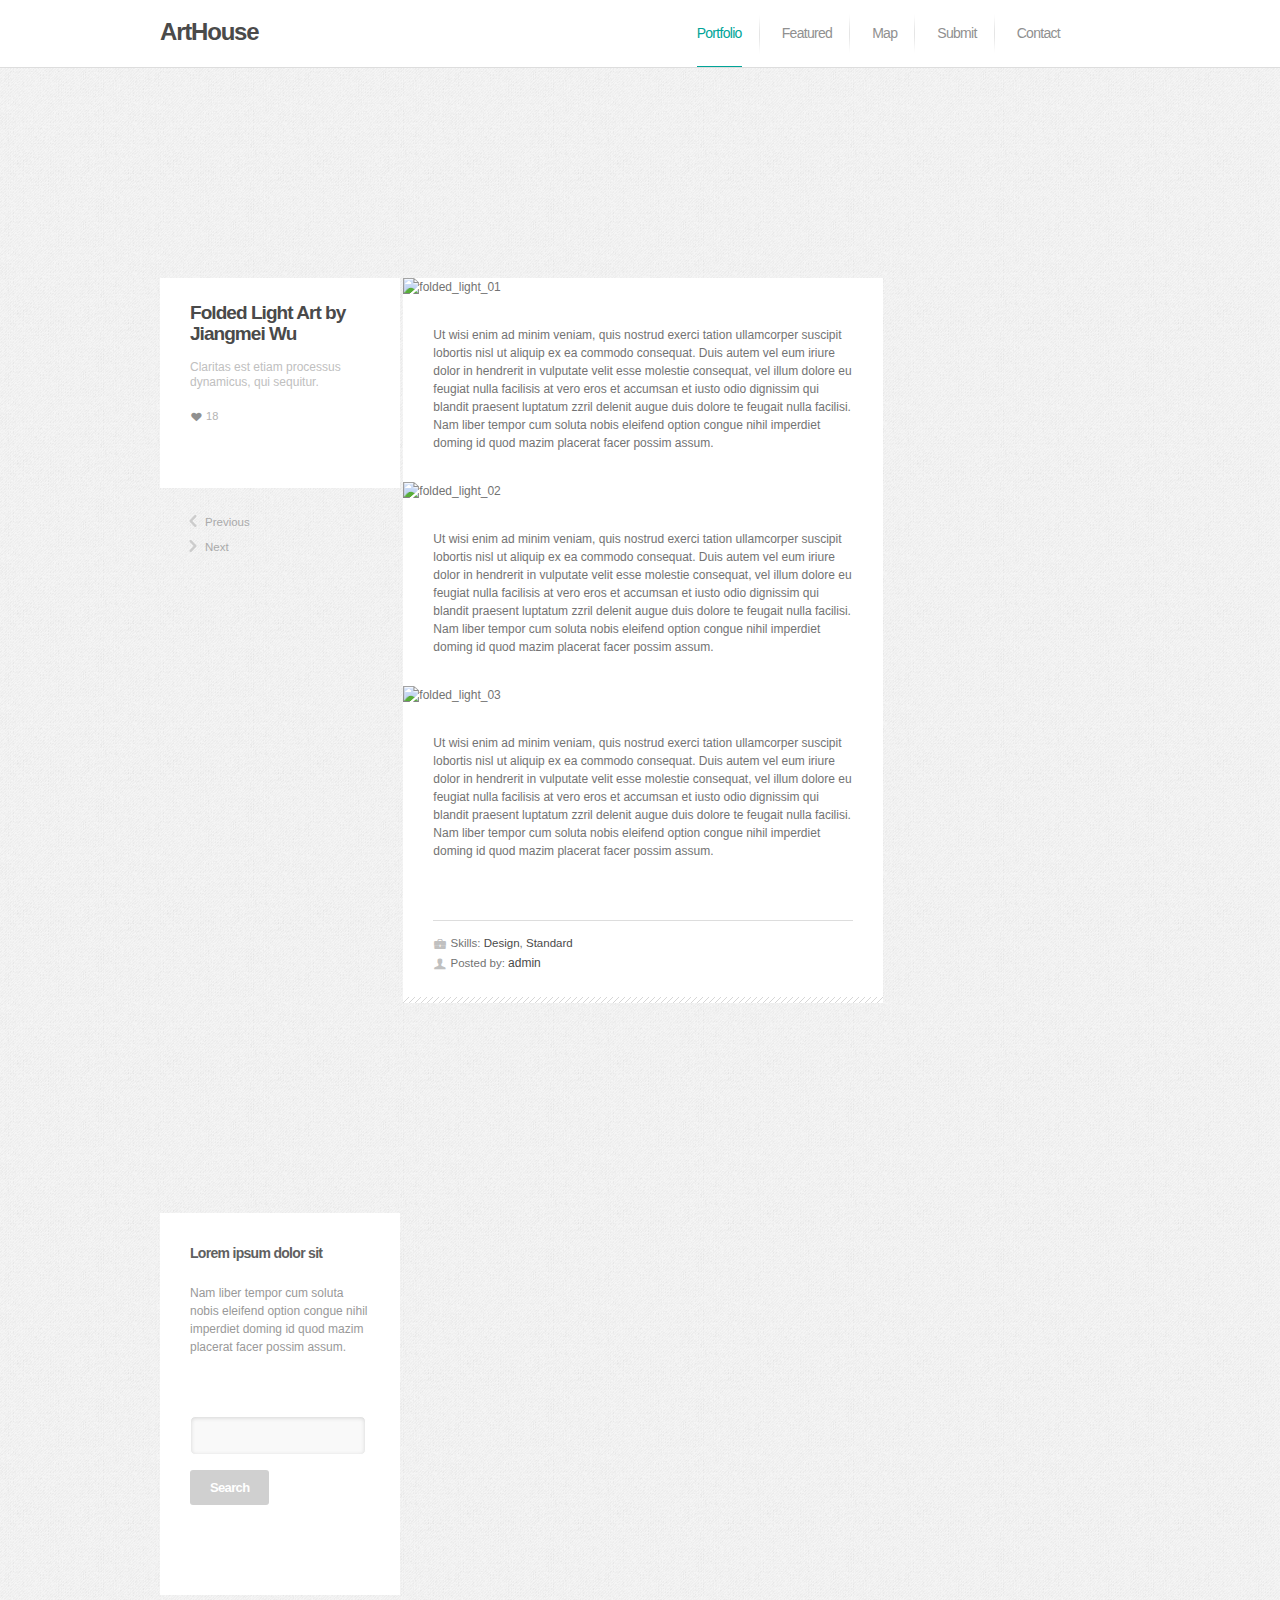
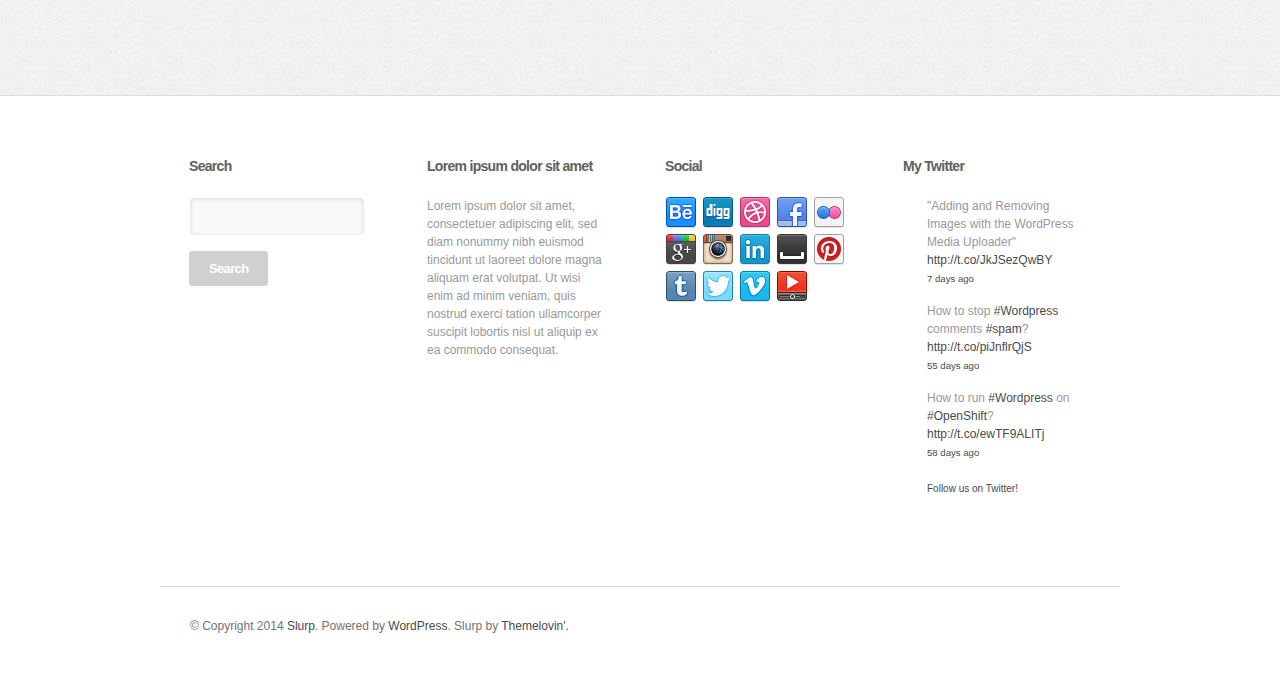
==== commit 5875de6f: "Fix for broken footer spacing." ====
--- a/benard.html
+++ b/benard.html
@@ -27,25 +27,25 @@
       <ul id="menu-main-menu" class="primary-menu sf-js-enabled">
         <li id="menu-item-338" class=
         "menu-item menu-item-type-post_type menu-item-object-page current-menu-item page_item page-item-17 current_page_item menu-item-338">
-        <a href="http://demo.themelovin.com/slurp/">Portfolio</a></li>
+        <a href="#">Portfolio</a></li>
         <li id="menu-item-345" class=
         "menu-item menu-item-type-post_type menu-item-object-page menu-item-345">
-        <a href="http://demo.themelovin.com/slurp/blog/">Featured</a></li>
+        <a href="#">Featured</a></li>
         <li id="menu-item-337" class=
         "menu-item menu-item-type-post_type menu-item-object-page menu-item-337">
         <a href=
-          "http://demo.themelovin.com/slurp/alternative-blog/">Map</a></li>
+          "#">Map</a></li>
         <li id="menu-item-330" class=
         "menu-item menu-item-type-custom menu-item-object-custom menu-item-330">
         </li>
         <li id="menu-item-342" class=
         "menu-item menu-item-type-post_type menu-item-object-page menu-item-342">
         <a href=
-          "http://demo.themelovin.com/slurp/typography/">Submit</a></li>
+          "#">Submit</a></li>
         <li id="menu-item-341" class=
         "menu-item menu-item-type-post_type menu-item-object-page menu-item-341">
         <a href=
-          "http://demo.themelovin.com/slurp/shortcodes/">Contact</a></li>
+          "#">Contact</a></li>
       </ul>
     </nav>
     <div class="clear"></div>
@@ -143,102 +143,25 @@
 </div>
 <footer>
   <div id="footer-inner">
-    <section id="search-3" class="widget widget_search">
-      <h4>Search</h4>
-      <form role="search" method="get" id="searchform" action=
-        "http://demo.themelovin.com/slurp/" name="searchform">
+    <section id="search-3" class="widget widget_search"><h4>Search</h4><form role="search" method="get" id="searchform" action="http://demo.themelovin.com/slurp/">
         <div><label class="screen-reader-text" for="s">Search for:</label>
-          <input name="s" id="s" type="text"> <input id="searchsubmit" value=
-          "Search" type="submit"></div>
-      </form>
-    </section>
-    <section id="text-2" class="widget widget_text">
-      <h4>Lorem ipsum dolor sit amet</h4>
-      <div class="textwidget">Lorem ipsum dolor sit amet, consectetuer
-        adipiscing elit, sed diam nonummy nibh euismod tincidunt ut laoreet
-        dolore magna aliquam erat volutpat. Ut wisi enim ad minim veniam,
-        quis nostrud exerci tation ullamcorper suscipit lobortis nisl ut
-        aliquip ex ea commodo consequat.</div>
-    </section>
-    <section id="social_widget-2" class="widget widget_social_widget">
-      <h4>Social</h4>
-      <ul>
-        <li><a href="http:///#" title="Join us on behance" target="_blank"
-          class="behance-link">link</a></li>
-        <li><a href="http:///#" title="Join us on digg" target="_blank"
-          class="digg-link">link</a></li>
-        <li><a href="http:///#" title="Join us on dribbble" target="_blank"
-          class="dribbble-link">link</a></li>
-        <li><a href=
-          "https://www.facebook.com/pages/themelovin/475910395795762" title=
-          "Join us on facebook" target="_blank" class=
-          "facebook-link">link</a></li>
-        <li><a href="http:///#" title="Join us on flickr" target="_blank"
-          class="flickr-link">link</a></li>
-        <li><a href="http:///#" title="Join us on google" target="_blank"
-          class="google-link">link</a></li>
-        <li><a href="http:///#" title="Join us on instagram" target=
-          "_blank" class="instagram-link">link</a></li>
-        <li><a href="http:///#" title="Join us on linkedin" target="_blank"
-          class="linkedin-link">link</a></li>
-        <li><a href="http:///#" title="Join us on myspace" target="_blank"
-          class="myspace-link">link</a></li>
-        <li><a href="http:///#" title="Join us on pinterest" target=
-          "_blank" class="pinterest-link">link</a></li>
-        <li><a href="http:///#" title="Join us on tumblr" target="_blank"
-          class="tumblr-link">link</a></li>
-        <li><a href="http://www.twitter.com/themelovin" title=
-          "Join us on twitter" target="_blank" class=
-          "twitter-link">link</a></li>
-        <li><a href="http:///#" title="Join us on vimeo" target="_blank"
-          class="vimeo-link">link</a></li>
-        <li><a href="http:///#" title="Join us on youtube" target="_blank"
-          class="youtube-link">link</a></li>
-      </ul>
-      <div class="clear"></div>
-    </section>
-    <section id="thmlv_tweets-2" class="widget widget_thmlv_tweets">
-      <h4>My Twitter</h4>
+          <input name="s" id="s" type="text">
+          <input id="searchsubmit" value="Search" type="submit">
+        </div>
+    </form></section><section id="text-2" class="widget widget_text"><h4>Lorem ipsum dolor sit amet</h4>			<div class="textwidget">Lorem
+        ipsum dolor sit amet, consectetuer adipiscing elit, sed diam nonummy 
+        nibh euismod tincidunt ut laoreet dolore magna aliquam erat volutpat. Ut
+        wisi enim ad minim veniam, quis nostrud exerci tation ullamcorper 
+        suscipit lobortis nisl ut aliquip ex ea commodo consequat.</div>
+    </section><section id="social_widget-2" class="widget widget_social_widget"><h4>Social</h4><ul><li><a href="http:///#" title="Join us on behance" target="_blank" class="behance-link">link</a></li><li><a href="http:///#" title="Join us on digg" target="_blank" class="digg-link">link</a></li><li><a href="http:///#" title="Join us on dribbble" target="_blank" class="dribbble-link">link</a></li><li><a href="https://www.facebook.com/pages/themelovin/475910395795762" title="Join us on facebook" target="_blank" class="facebook-link">link</a></li><li><a href="http:///#" title="Join us on flickr" target="_blank" class="flickr-link">link</a></li><li><a href="http:///#" title="Join us on google" target="_blank" class="google-link">link</a></li><li><a href="http:///#" title="Join us on instagram" target="_blank" class="instagram-link">link</a></li><li><a href="http:///#" title="Join us on linkedin" target="_blank" class="linkedin-link">link</a></li><li><a href="http:///#" title="Join us on myspace" target="_blank" class="myspace-link">link</a></li><li><a href="http:///#" title="Join us on pinterest" target="_blank" class="pinterest-link">link</a></li><li><a href="http:///#" title="Join us on tumblr" target="_blank" class="tumblr-link">link</a></li><li><a href="http://www.twitter.com/themelovin" title="Join us on twitter" target="_blank" class="twitter-link">link</a></li><li><a href="http:///#" title="Join us on vimeo" target="_blank" class="vimeo-link">link</a></li><li><a href="http:///#" title="Join us on youtube" target="_blank" class="youtube-link">link</a></li></ul><div class="clear"></div></section><section id="thmlv_tweets-2" class="widget widget_thmlv_tweets"><h4>My Twitter</h4>
+
       <div id="twitter_div">
-        <ul id="twitter_update_list_946">
-          <li><span>"Adding and Removing Images with the WordPress Media
-            Uploader" <a href="http://t.co/JkJSezQwBY" title=
-              "http://t.co/JkJSezQwBY" target=
-              "_blank">http://t.co/JkJSezQwBY</a></span><br>
-          <a class="twitter_time" target="_blank" href=
-            "http://twitter.com/Themelovin/statuses/507684859100536833">10 days
-            ago</a></li>
-          <li><span>How to stop <a href=
-              "https://twitter.com/search?q=Wordpress" title="Search #Wordpress"
-              target="_blank">#Wordpress</a> comments <a href=
-              "https://twitter.com/search?q=spam" title="Search #spam" target=
-              "_blank">#spam</a>? <a href="http://t.co/piJnflrQjS" title=
-              "http://t.co/piJnflrQjS" target=
-              "_blank">http://t.co/piJnflrQjS</a></span><br>
-          <a class="twitter_time" target="_blank" href=
-            "http://twitter.com/Themelovin/statuses/490398211899940864">57 days
-            ago</a></li>
-          <li><span>How to run <a href=
-              "https://twitter.com/search?q=Wordpress" title="Search #Wordpress"
-              target="_blank">#Wordpress</a> on <a href=
-              "https://twitter.com/search?q=OpenShift" title="Search #OpenShift"
-              target="_blank">#OpenShift</a>? <a href="http://t.co/ewTF9ALITj"
-              title="http://t.co/ewTF9ALITj" target=
-              "_blank">http://t.co/ewTF9ALITj</a></span><br>
-          <a class="twitter_time" target="_blank" href=
-            "http://twitter.com/Themelovin/statuses/489343767301066752">60 days
-            ago</a></li>
-        </ul>
-        <a href="http://twitter.com/Themelovin" class="button" target=
-          "blank">Follow us on Twitter!</a></div>
-    </section>
-    <div class="clear"></div>
-    <p id="copyright">© Copyright 2014 <a href=
-      "http://demo.themelovin.com/slurp">Slurp</a>. Powered by <a href=
-      "http://wordpress.org/">WordPress</a>. Slurp by <a href=
-      "http://themelovin.com/">Themelovin'.</a></p>
+        <ul id="twitter_update_list_596"><li><span>"Adding and Removing Images with the WordPress Media Uploader" <a href="http://t.co/JkJSezQwBY" title="http://t.co/JkJSezQwBY" target="_blank">http://t.co/JkJSezQwBY</a></span><br><a class="twitter_time" target="_blank" href="http://twitter.com/Themelovin/statuses/507684859100536833">7 days ago</a></li><li><span>How to stop <a href="https://twitter.com/search?q=Wordpress" title="Search #Wordpress" target="_blank">#Wordpress</a> comments <a href="https://twitter.com/search?q=spam" title="Search #spam" target="_blank">#spam</a>? <a href="http://t.co/piJnflrQjS" title="http://t.co/piJnflrQjS" target="_blank">http://t.co/piJnflrQjS</a></span><br><a class="twitter_time" target="_blank" href="http://twitter.com/Themelovin/statuses/490398211899940864">55 days ago</a></li><li><span>How to run <a href="https://twitter.com/search?q=Wordpress" title="Search #Wordpress" target="_blank">#Wordpress</a> on <a href="https://twitter.com/search?q=OpenShift" title="Search #OpenShift" target="_blank">#OpenShift</a>? <a href="http://t.co/ewTF9ALITj" title="http://t.co/ewTF9ALITj" target="_blank">http://t.co/ewTF9ALITj</a></span><br><a class="twitter_time" target="_blank" href="http://twitter.com/Themelovin/statuses/489343767301066752">58 days ago</a></li>
+    </ul> <a href="http://twitter.com/Themelovin" class="button" target="blank">Follow us on Twitter!</a></div></section>		<div class="clear"></div>
+    <p id="copyright">© Copyright 2014 <a href="http://demo.themelovin.com/slurp">Slurp</a>. Powered by <a href="http://wordpress.org/">WordPress</a>. Slurp by <a href="http://themelovin.com/">Themelovin'.</a></p>
   </div>
 </footer>
+
 <link rel="stylesheet" id="thmlv-tweets-css" href="stylesheets/thmlv-tweets.css" type="text/css" media="all">
 <script type="text/javascript" src="javascripts/thmlv.js"></script>
 <script type="text/javascript" src="javascripts/jquery_004.js"></script>
@@ -258,6 +181,4 @@
 <script type="text/javascript" src="javascripts/jquery_008.js"></script>
 
 
-<a style="display: none;" href="#" id="toTop"><span id="toTopHover"></span>To Top</a>
-</body>
-</html>
+<a style="display: none;" href="#" id="toTop"><span id="toTopHover"></span>To Top</a></body></html>
--- a/stylesheets/style.css
+++ b/stylesheets/style.css
@@ -17,7 +17,7 @@
 
 -----------------------------------------------------------------------------------*/
 
-@import url("styles/shortcodes.css");
+@import url("shortcodes.css");
 
 @font-face {
     font-family: 'EntypoRegular';
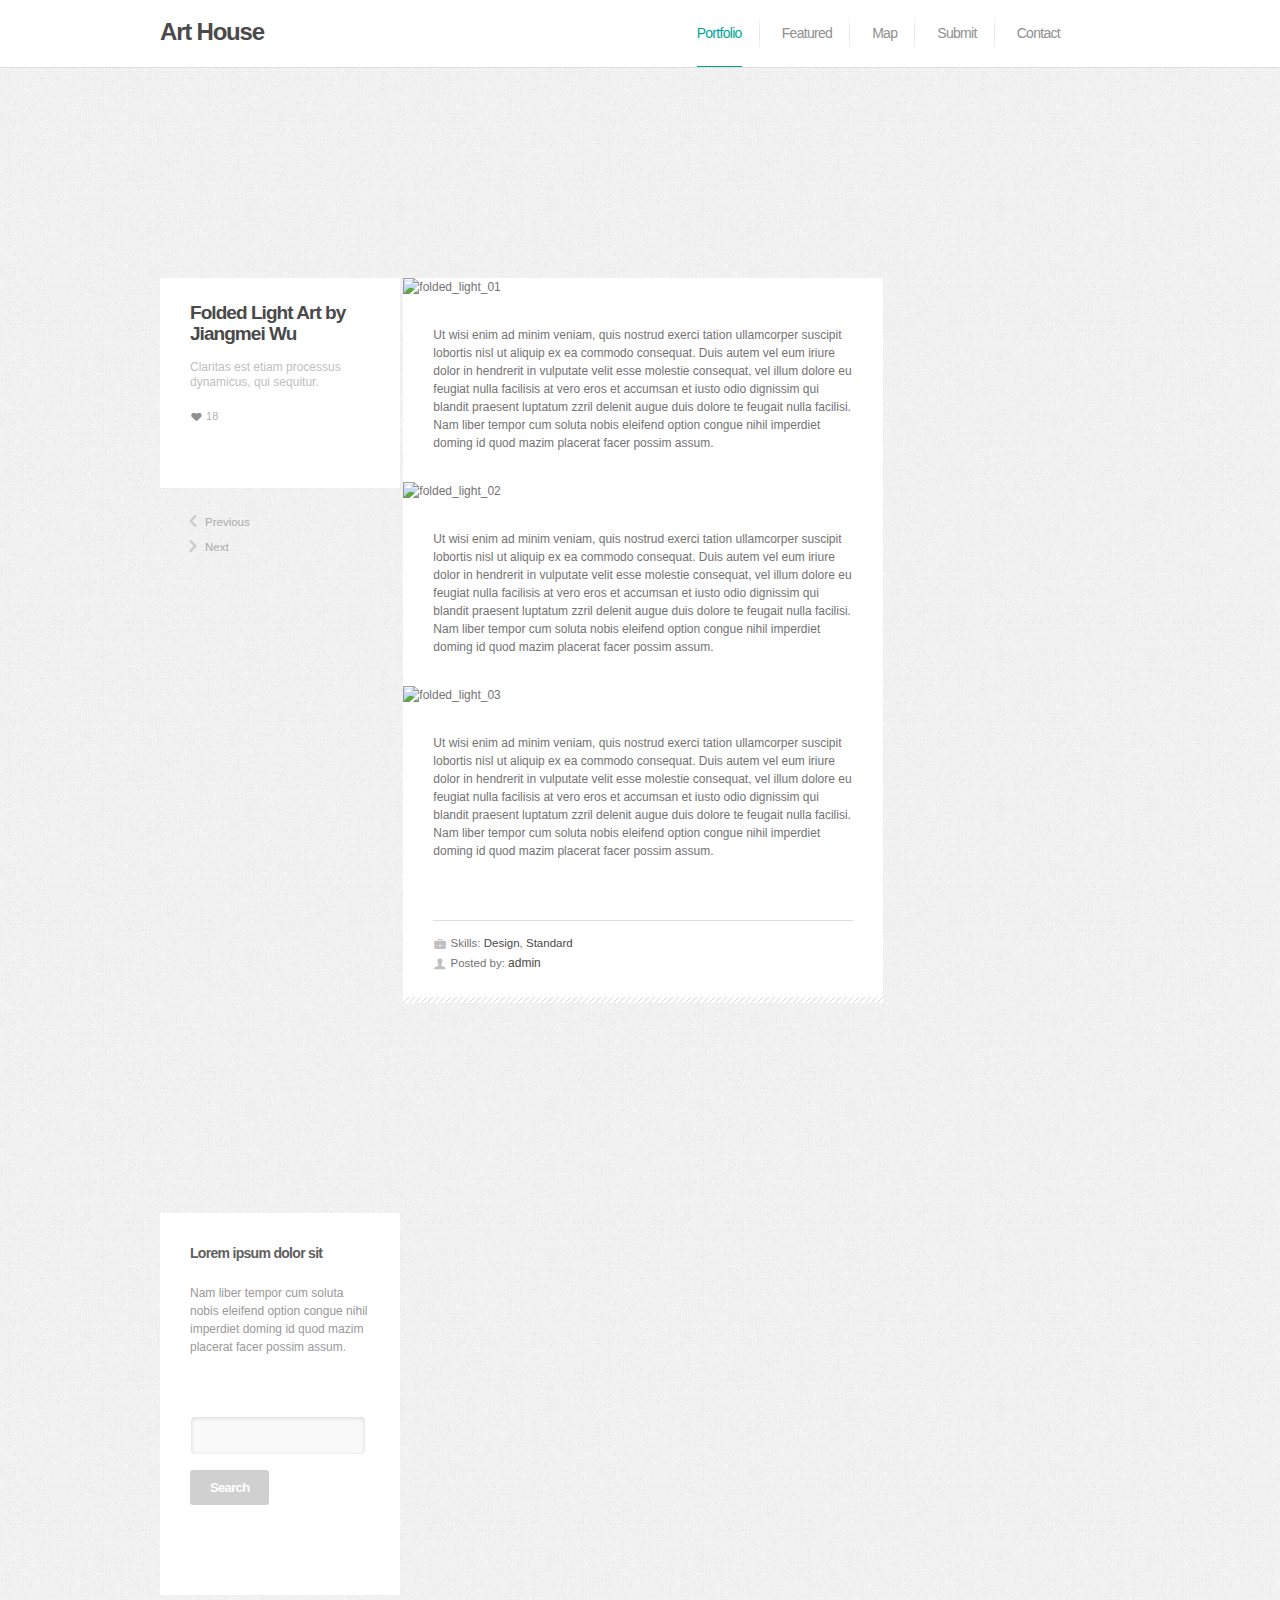
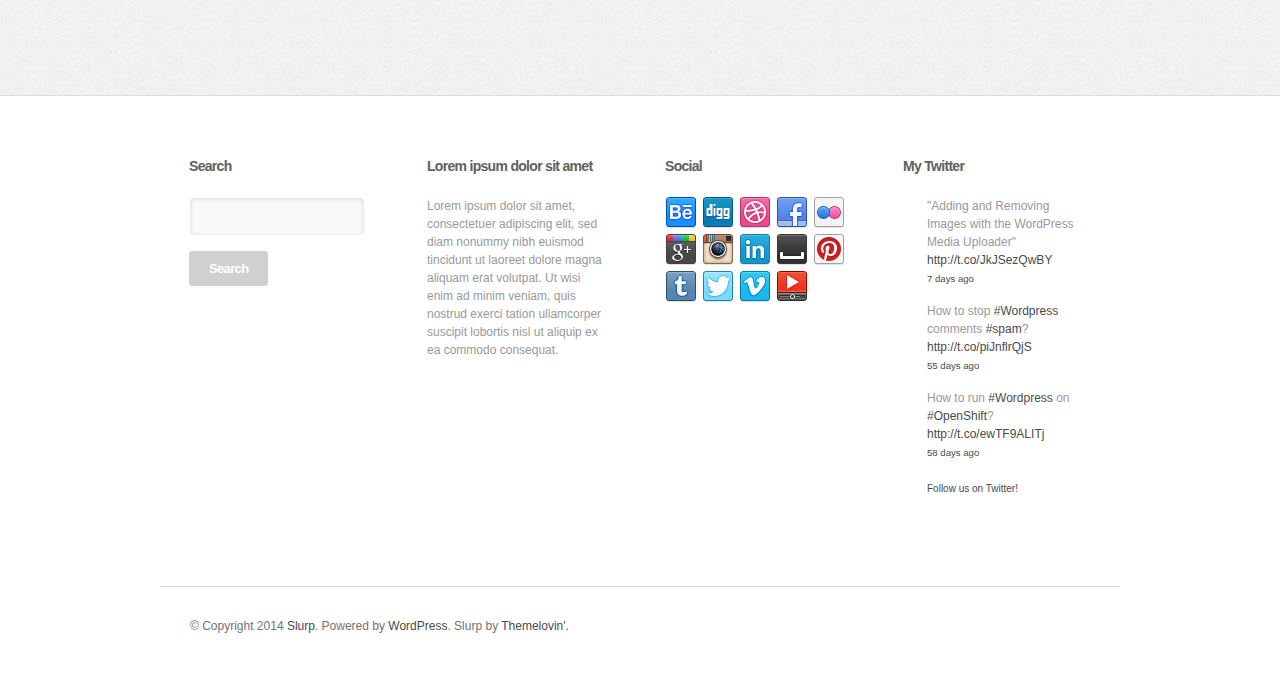
==== commit e5f68f9d: "Put a space between Art and House." ====
--- a/benard.html
+++ b/benard.html
@@ -21,7 +21,7 @@
 <body class="single single-portfolio postid-107 single-format-gallery">
 <header id="main-header">
   <div id="header-inner">
-    <a href="index.html" title="ArtHouse" id="logo-link">ArtHouse</a>
+    <a href="index.html" title="ArtHouse" id="logo-link">Art House</a>
     <div id="menu-icon">Menu</div>
     <nav class="main-menu">
       <ul id="menu-main-menu" class="primary-menu sf-js-enabled">
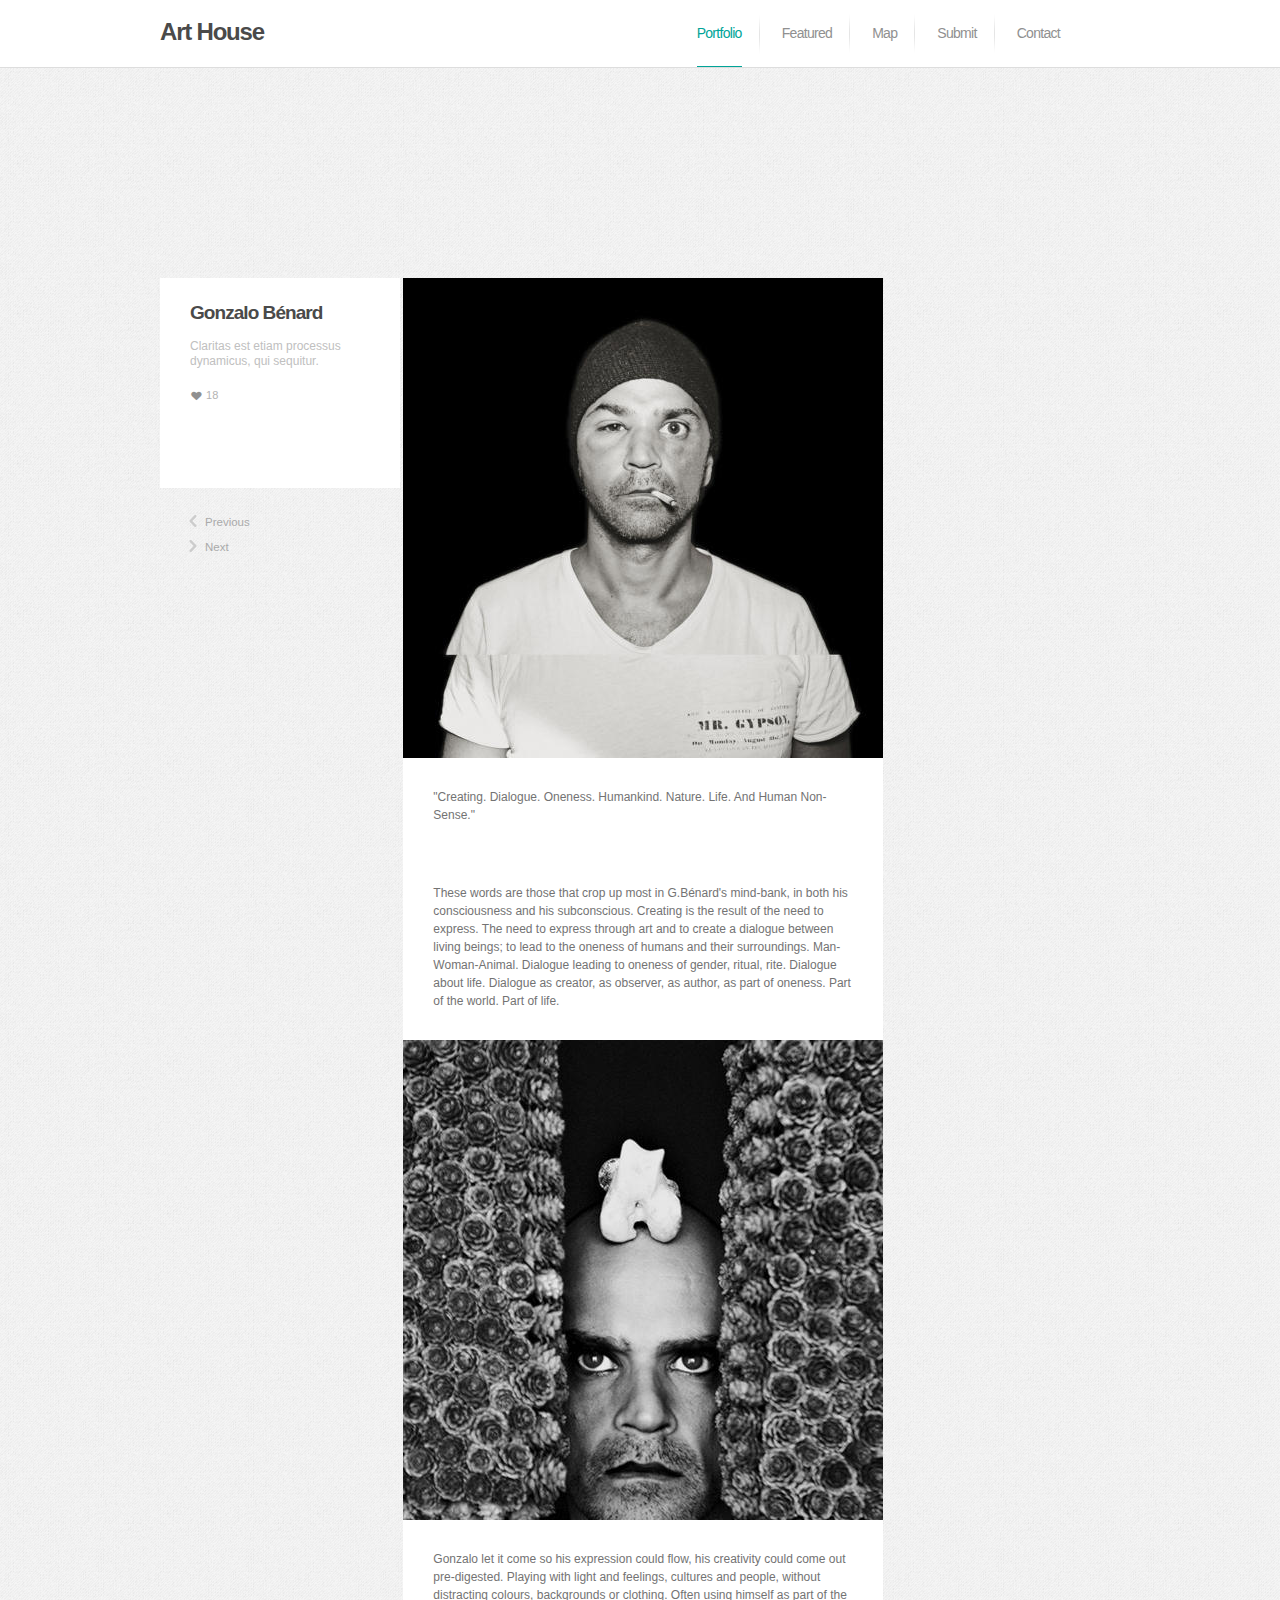
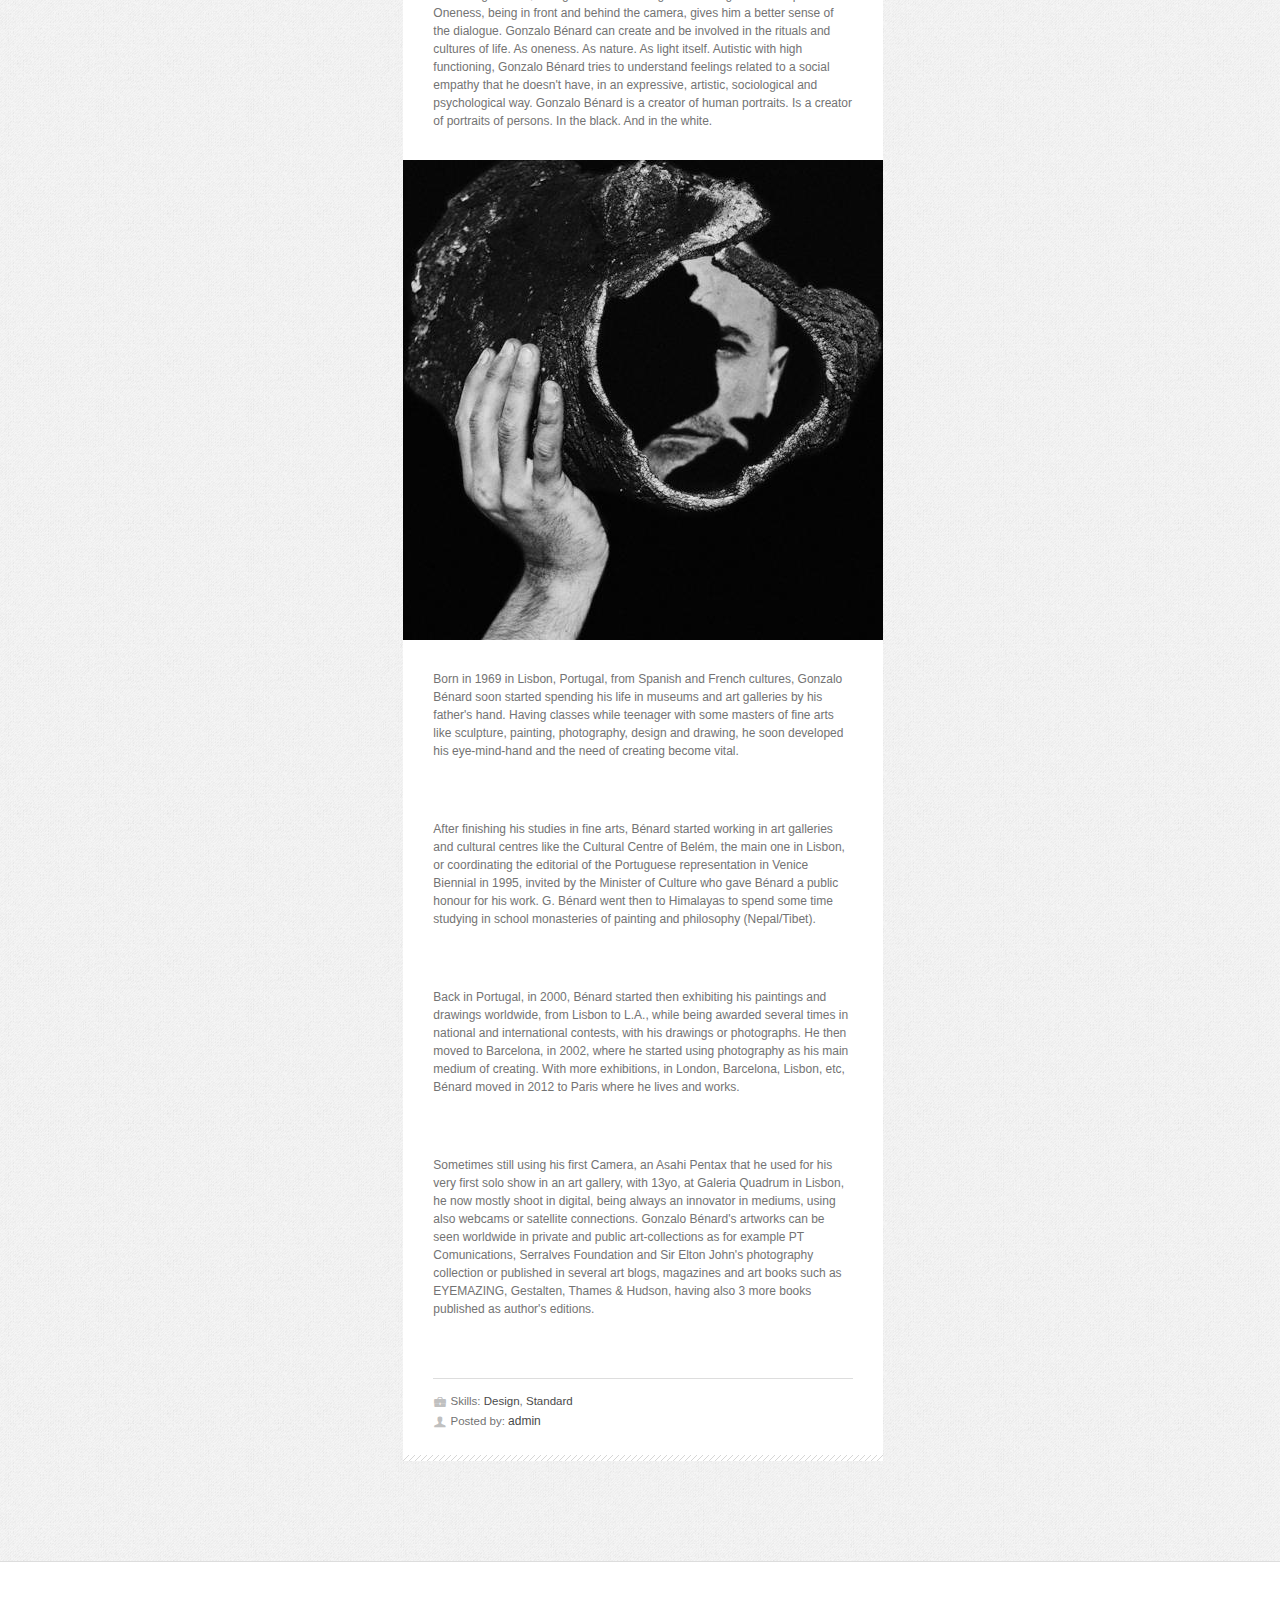
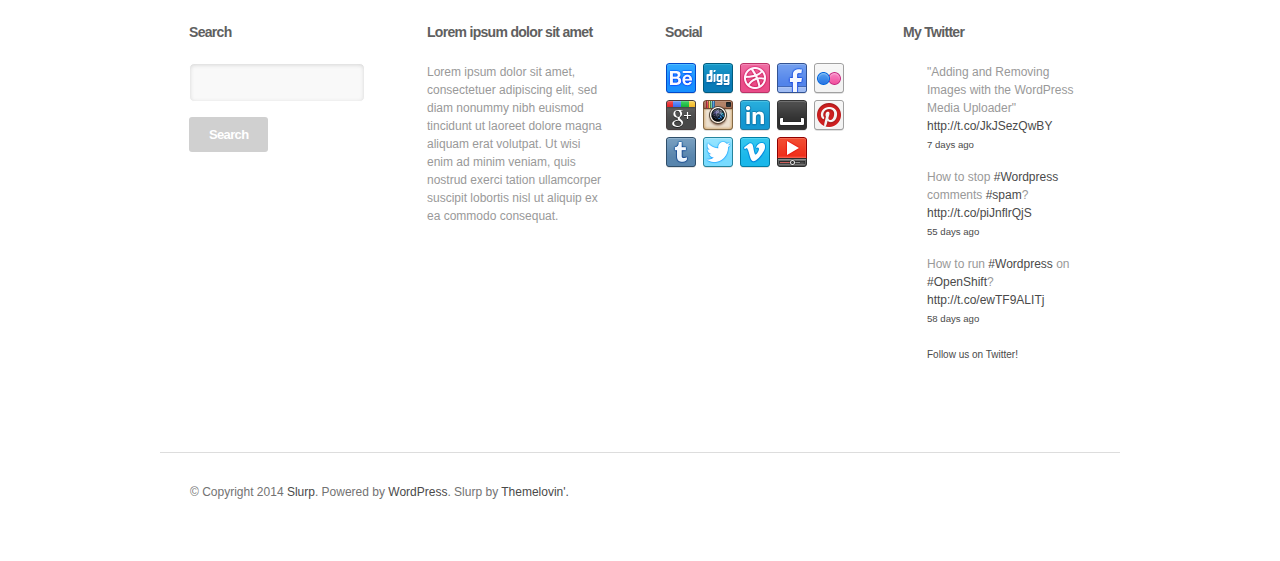
==== commit 280c5556: "Fill in content on the Benard page." ====
--- a/benard.html
+++ b/benard.html
@@ -55,60 +55,108 @@
   <article>
     <header>
       <div id="inner">
-        <h1>Folded Light Art by Jiangmei Wu</h1>
+        <h1>Gonzalo Bénard</h1>
         <p>Claritas est etiam processus dynamicus, qui sequitur.</p>
         <a href="#" class="love-it" data-post-id="103"><span class=
             "pictogram">♥</span></a> <span class=
           "love-it-counter">18</span></div>
       <ul id="navigation">
         <li><a href=
-          "http://demo.themelovin.com/slurp/portfolios/katon-redgen-mathieson-identity/"
+          "#"
           title="" rel="prev">Previous</a></li>
         <li><a href=
-          "http://demo.themelovin.com/slurp/portfolios/ovale-cutlery-collection-by-ronan-erwan-bouroullec/"
+          "vallieres.html"
           title="" rel="next">Next</a></li>
       </ul>
     </header>
     <div id="content">
       <figure><img src=
-        "Slurp%20%7C%20Just%20another%20WordPress%20site%20%C2%BB%20Folded%20Light%20Art%20by%20Jiangmei%20Wu_files/folded_light_01.jpg"
-        alt="folded_light_01" class=
+        "images/gbenard_mr_gypson_small.jpg"
+        alt="Mr Gypson - Gonzalo Bénard" class=
         "alignnone size-full wp-image-104"></figure>
-      <p>Ut wisi enim ad minim veniam, quis nostrud exerci tation
-      ullamcorper suscipit lobortis nisl ut aliquip ex ea commodo
-      consequat. Duis autem vel eum iriure dolor in hendrerit in
-      vulputate velit esse molestie consequat, vel illum dolore eu
-      feugiat nulla facilisis at vero eros et accumsan et iusto odio
-      dignissim qui blandit praesent luptatum zzril delenit augue duis
-      dolore te feugait nulla facilisi. Nam liber tempor cum soluta nobis
-      eleifend option congue nihil imperdiet doming id quod mazim
-      placerat facer possim assum.</p>
+      <p>
+      "Creating. Dialogue. Oneness. Humankind. Nature. Life. And Human
+      Non-Sense."
+      </p>
+      <p>
+      These words are those that crop up most in G.Bénard's mind-bank,
+      in both his consciousness and his subconscious. Creating is the
+      result of the need to express. The need to express through art and
+      to create a dialogue between living beings; to lead to the oneness
+      of humans and their surroundings. Man-Woman-Animal. Dialogue
+      leading to oneness of gender, ritual, rite. Dialogue about life.
+      Dialogue as creator, as observer, as author, as part of oneness.
+      Part of the world. Part of life.
+      </p>
       <figure><img src=
-        "Slurp%20%7C%20Just%20another%20WordPress%20site%20%C2%BB%20Folded%20Light%20Art%20by%20Jiangmei%20Wu_files/folded_light_02.jpg"
+        "images/gbenard_bushed_spikess1_small.jpg"
         alt="folded_light_02" class=
         "alignnone size-full wp-image-105"></figure>
-      <p>Ut wisi enim ad minim veniam, quis nostrud exerci tation
-      ullamcorper suscipit lobortis nisl ut aliquip ex ea commodo
-      consequat. Duis autem vel eum iriure dolor in hendrerit in
-      vulputate velit esse molestie consequat, vel illum dolore eu
-      feugiat nulla facilisis at vero eros et accumsan et iusto odio
-      dignissim qui blandit praesent luptatum zzril delenit augue duis
-      dolore te feugait nulla facilisi. Nam liber tempor cum soluta nobis
-      eleifend option congue nihil imperdiet doming id quod mazim
-      placerat facer possim assum.</p>
+      <p>
+      Gonzalo let it come so his expression could flow, his creativity
+      could come out pre-digested. Playing with light and feelings,
+      cultures and people, without distracting colours, backgrounds or
+      clothing.
+
+      Often using himself as part of the Oneness, being in front and
+      behind the camera, gives him a better sense of the dialogue.
+      Gonzalo Bénard can create and be involved in the rituals and
+      cultures of life. As oneness. As nature. As light itself.
+
+      Autistic with high functioning, Gonzalo Bénard tries to understand
+      feelings related to a social empathy that he doesn't have, in an
+      expressive, artistic, sociological and psychological way.
+
+      Gonzalo Bénard is a creator of human portraits. Is a creator of
+      portraits of persons. In the black. And in the white.
+      </p>
       <figure><img src=
-        "Slurp%20%7C%20Just%20another%20WordPress%20site%20%C2%BB%20Folded%20Light%20Art%20by%20Jiangmei%20Wu_files/folded_light_03.jpg"
+        "images/gbenard1_small_square.jpg"
         alt="folded_light_03" class=
         "alignnone size-full wp-image-106"></figure>
-      <p>Ut wisi enim ad minim veniam, quis nostrud exerci tation
-      ullamcorper suscipit lobortis nisl ut aliquip ex ea commodo
-      consequat. Duis autem vel eum iriure dolor in hendrerit in
-      vulputate velit esse molestie consequat, vel illum dolore eu
-      feugiat nulla facilisis at vero eros et accumsan et iusto odio
-      dignissim qui blandit praesent luptatum zzril delenit augue duis
-      dolore te feugait nulla facilisi. Nam liber tempor cum soluta nobis
-      eleifend option congue nihil imperdiet doming id quod mazim
-      placerat facer possim assum.</p>
+      <p>
+      Born in 1969 in Lisbon, Portugal, from Spanish and French
+      cultures, Gonzalo Bénard soon started spending his life in museums
+      and art galleries by his father's hand. Having classes while
+      teenager with some masters of fine arts like sculpture, painting,
+      photography, design and drawing, he soon developed his
+      eye-mind-hand and the need of creating become vital.
+      </p>
+
+      <p>
+      After finishing his studies in fine arts, Bénard started working
+      in art galleries and cultural centres like the Cultural Centre of
+      Belém, the main one in Lisbon, or coordinating the editorial of
+      the Portuguese representation in Venice Biennial in 1995, invited
+      by the Minister of Culture who gave Bénard a public honour for his
+      work. G. Bénard went then to Himalayas to spend some time studying
+      in school monasteries of painting and philosophy (Nepal/Tibet).
+      </p>
+
+      <p>
+      Back in Portugal, in 2000, Bénard started then exhibiting his
+      paintings and drawings worldwide, from Lisbon to L.A., while being
+      awarded several times in national and international contests, with
+      his drawings or photographs. He then moved to Barcelona, in 2002,
+      where he started using photography as his main medium of creating.
+      With more exhibitions, in London, Barcelona, Lisbon, etc, Bénard
+      moved in 2012 to Paris where he lives and works.
+      </p>
+
+      <p>
+      Sometimes still using his first Camera, an Asahi Pentax that he
+      used for his very first solo show in an art gallery, with 13yo, at
+      Galeria Quadrum in Lisbon, he now mostly shoot in digital, being
+      always an innovator in mediums, using also webcams or satellite
+      connections.
+
+      Gonzalo Bénard's artworks can be seen worldwide in private and
+      public art-collections as for example PT Comunications, Serralves
+      Foundation and Sir Elton John's photography collection or
+      published in several art blogs, magazines and art books such as
+      EYEMAZING, Gestalten, Thames & Hudson, having also 3 more books
+      published as author's editions.
+      </p>
       <footer class="entry-meta">
         <ul class="entry-meta">
           <li><span class="pictogram">💼</span> Skills: <a href=
@@ -124,22 +172,6 @@
       </footer>
     </div>
   </article>
-  <aside>
-    <section id="text-4" class="widget widget_text">
-      <h4>Lorem ipsum dolor sit</h4>
-      <div class="textwidget">Nam liber tempor cum soluta nobis eleifend
-        option congue nihil imperdiet doming id quod mazim placerat facer
-        possim assum.</div>
-    </section>
-    <section id="search-2" class="widget widget_search">
-      <form role="search" method="get" id="searchform" action=
-        "http://demo.themelovin.com/slurp/" name="searchform">
-        <div><label class="screen-reader-text" for="s">Search for:</label>
-          <input name="s" id="s" type="text"> <input id="searchsubmit" value=
-          "Search" type="submit"></div>
-      </form>
-    </section>
-  </aside>
 </div>
 <footer>
   <div id="footer-inner">
